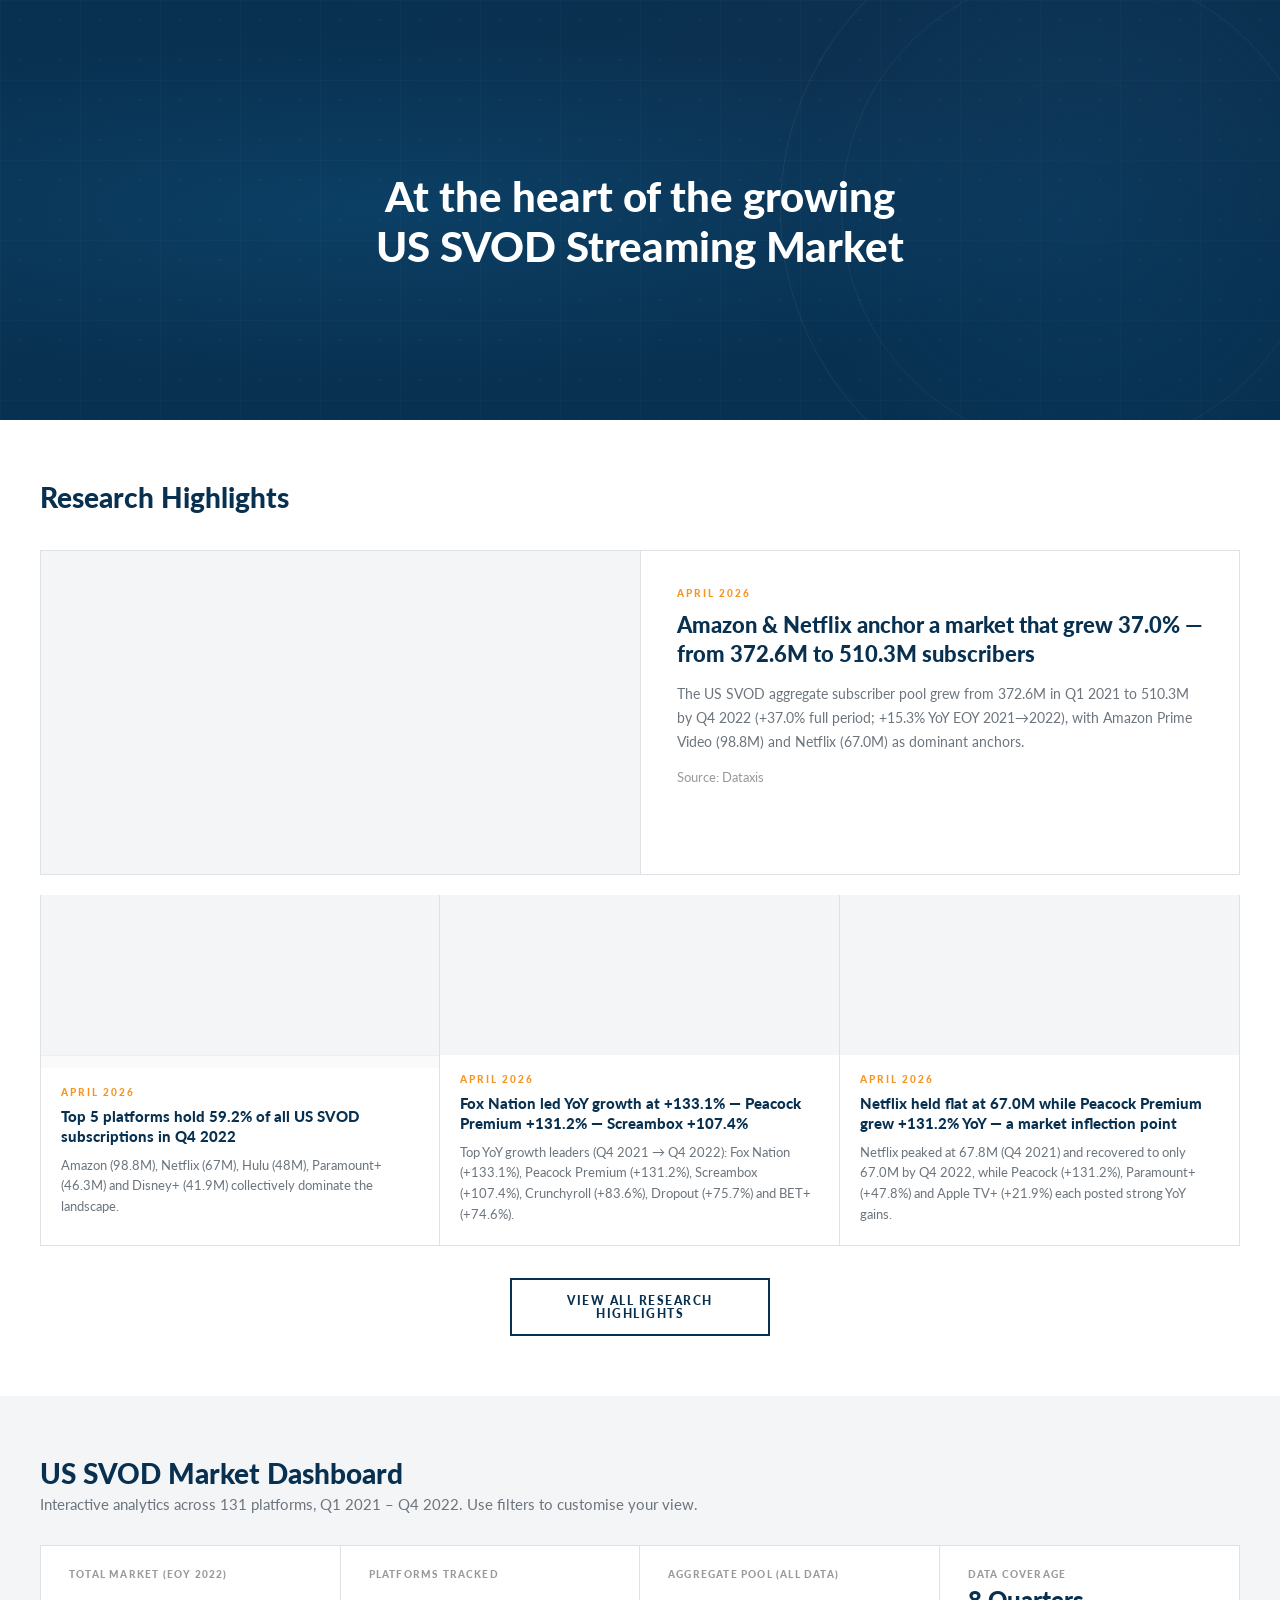
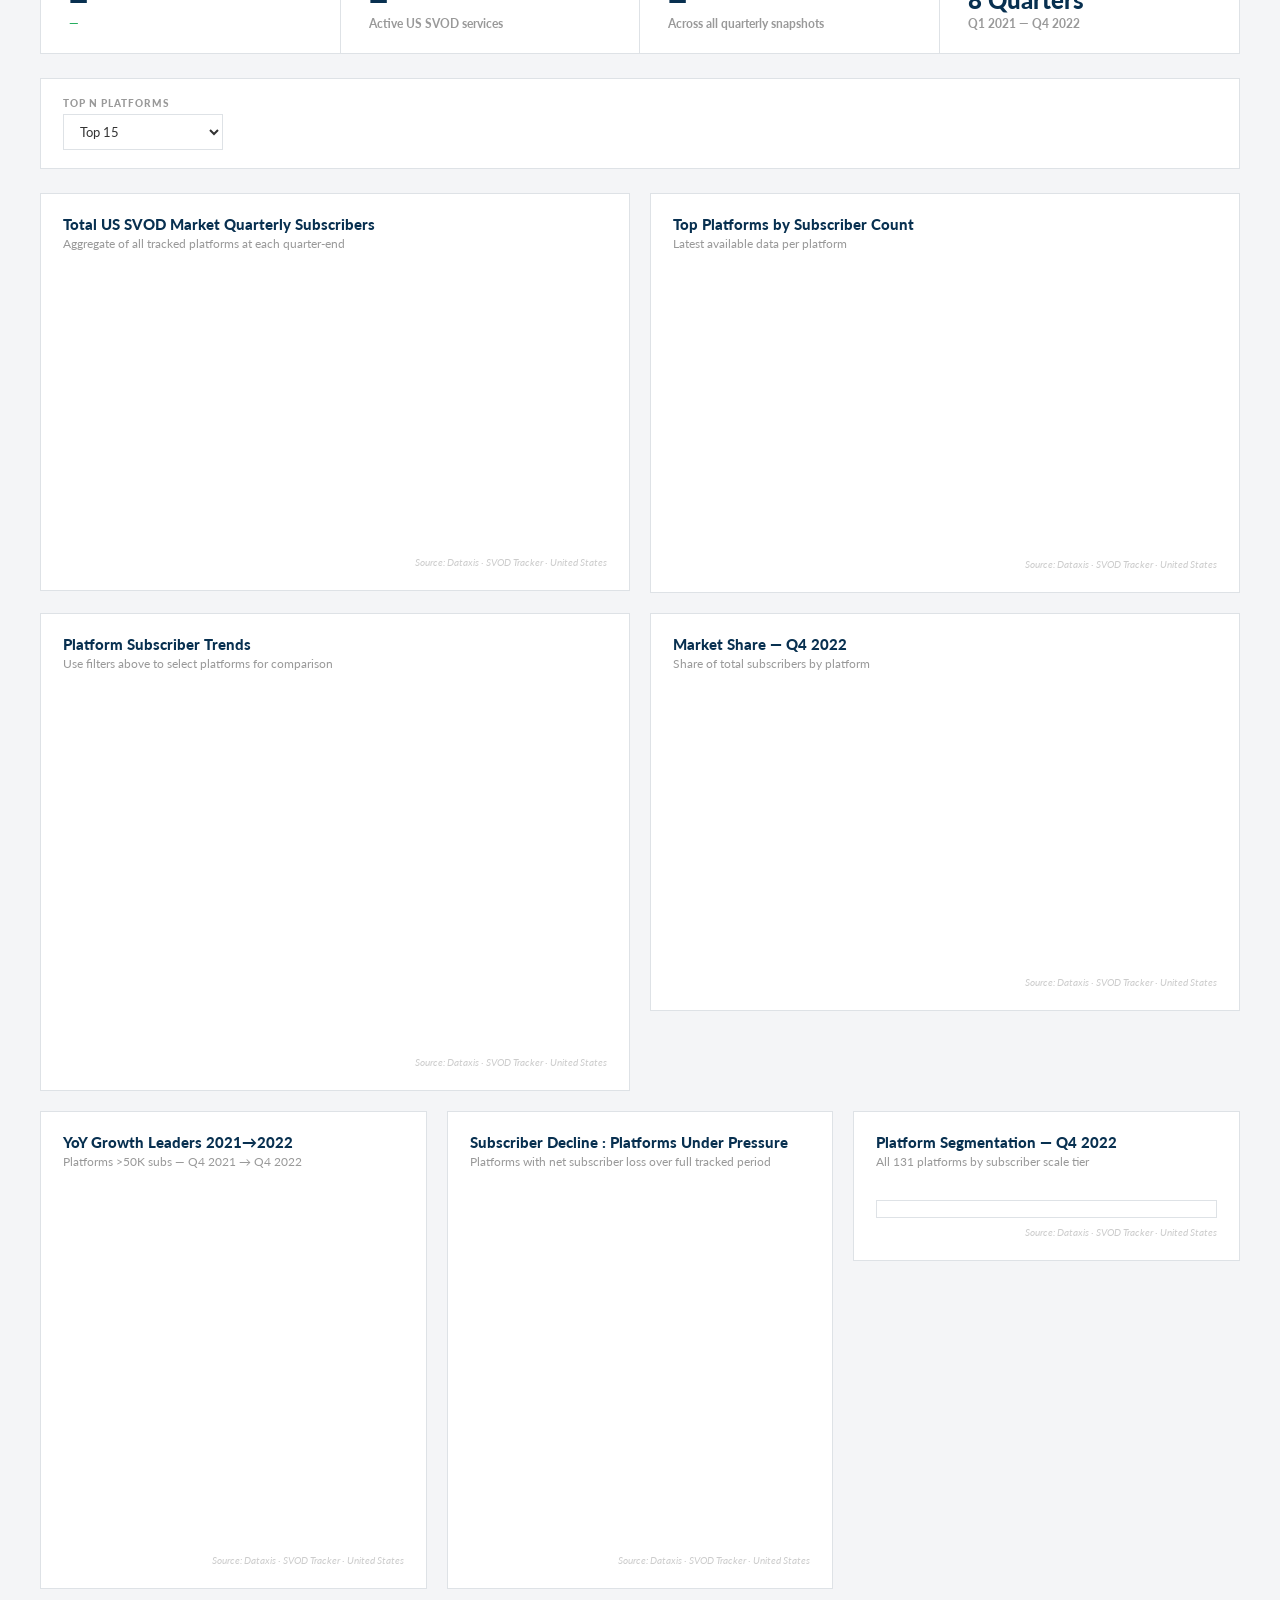
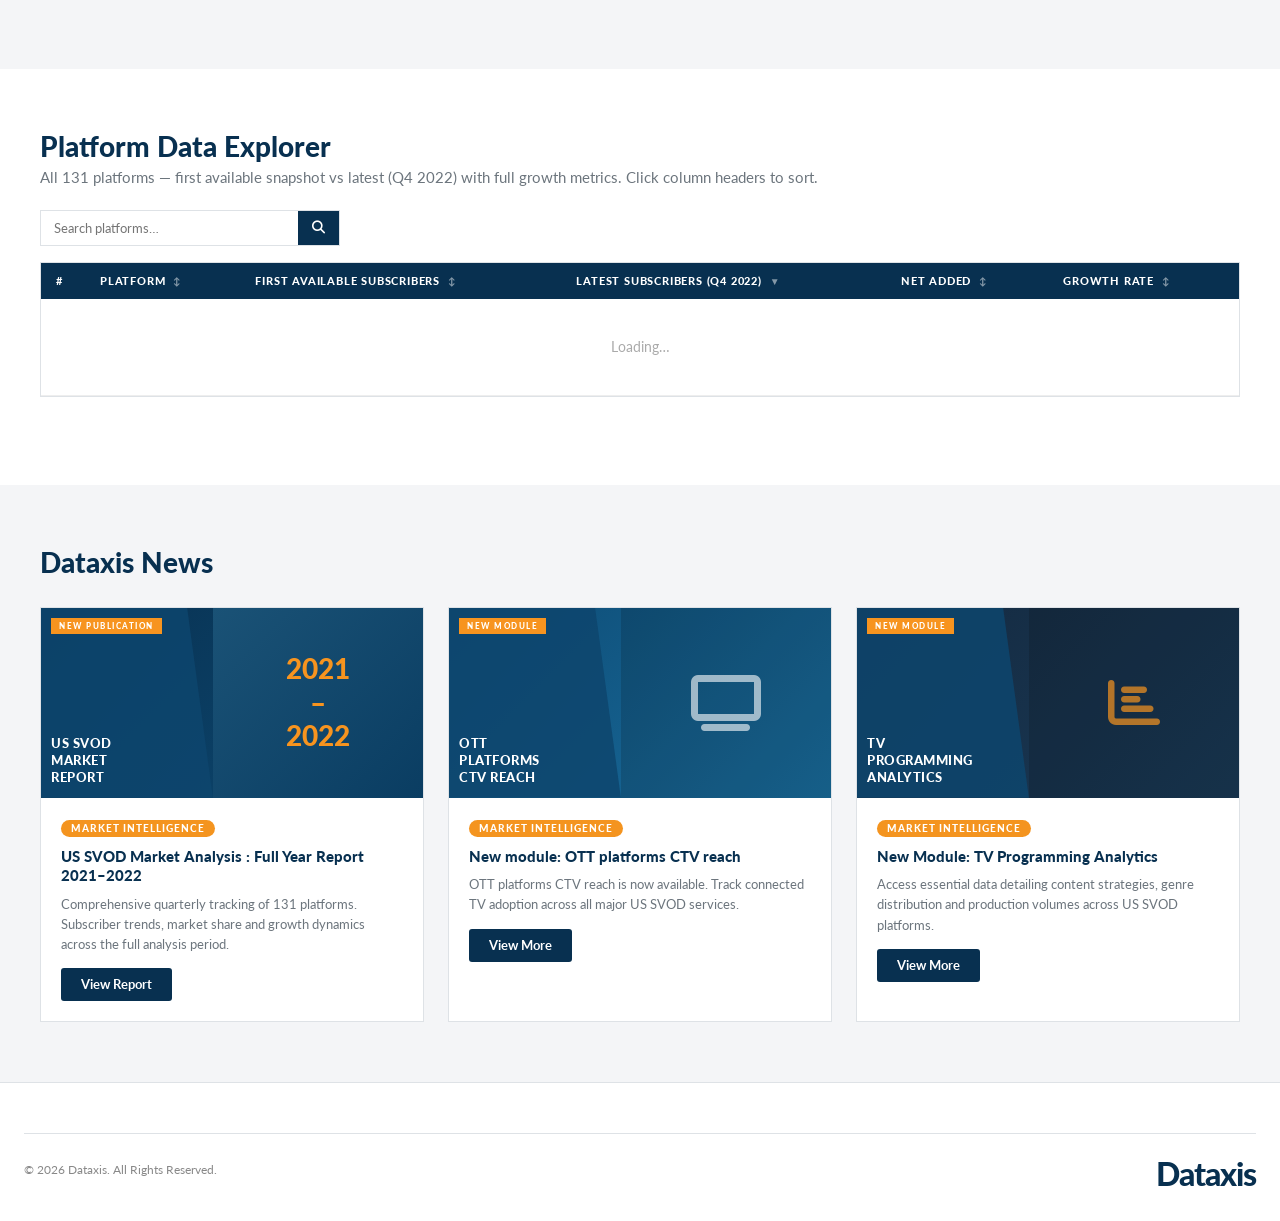
==== frontend/index.html @ bdae33f3 "svod" ====
<!DOCTYPE html>
<html lang="en">
<head>
<meta charset="UTF-8">
<meta name="viewport" content="width=device-width, initial-scale=1.0">
<title>Dataxis : US SVOD Market Analysis 2021–2022</title>
<meta name="description" content="Dataxis SVOD subscriber intelligence across 131 US platforms, Q1 2021–Q4 2022.">
<link rel="icon" href="https://dataxis.com/wp-content/uploads/2021/05/cropped-social-favicon-32x32.png" sizes="32x32">
<link rel="stylesheet" href="css/styles.css">
<link rel="stylesheet" href="https://cdnjs.cloudflare.com/ajax/libs/font-awesome/6.5.1/css/all.min.css">
</head>
<body>

<!-- ═══════════════════════════════════════════════════════════
     HEADER — exact Dataxis.com recreation
═══════════════════════════════════════════════════════════ -->
<!-- <header id="masthead"> -->

  <!-- Top row: Logo + search -->
  <!-- <div class="header-top">
    <a href="https://dataxis.com/" class="site-logo" title="Dataxis">
      <img src="https://dataxis.com/wp-content/themes/dataxis%20copy/assets/dataxis-logo.png"
           alt="Dataxis" onerror="this.style.display='none';this.nextElementSibling.style.display='block'">
      <span style="display:none;font-size:2rem;font-weight:900;color:#083050;letter-spacing:-1px;">Dataxis</span>
    </a>
    <div class="header-search-wrap">
      <form class="header-search-form" action="https://dataxis.com" method="get">
        <input type="search" name="s" placeholder="Find data, forecasts and reports by keywords">
        <button type="submit">SEARCH</button>
      </form>
    </div>
  </div> -->

  <!-- Nav bar -->
  <!-- <div class="header-nav-bar">
    <div class="nav-left">
      <div class="nav-item" id="nav-mi">
        <a href="https://dataxis.com/market-intelligence-services">Market Intelligence</a>
        <span class="caret">&#9660;</span>
        <div class="dropdown">
          <a href="https://dataxis.com/our-data/">Insights &amp; Analytics</a>
          <a href="https://dataxis.com/research-highlights/">Research Highlights</a>
          <a href="https://dataxis.com/consumer-surveys/">Consumer Surveys</a>
          <a href="https://dataxis.com/webinars/?_webinars_statuses=upcoming">Webinars</a>
        </div>
      </div>
      <a class="nav-item" href="https://conferences.dataxis.com/" target="_blank">Conferences</a>
      <div class="nav-item" id="nav-adv">
        <a href="https://dataxis.com/advertising">Advertising</a>
        <span class="caret">&#9660;</span>
        <div class="dropdown">
          <a href="https://dataxis.com/whitepapers/">Whitepapers</a>
          <a href="https://dataxis.com/advertising/#dataxis-email-blasts">Email Blasts</a>
        </div>
      </div>
      <div class="nav-item" id="nav-about">
        <a href="https://dataxis.com/about-us">About Us</a>
        <span class="caret">&#9660;</span>
        <div class="dropdown">
          <a href="https://dataxis.com/about-us/">Our Story</a>
          <a href="https://dataxis.com/dataxis-news/">News</a>
          <a href="https://dataxis.com/help-and-support/">FAQs</a>
          <a href="https://dataxis.com/contact-us/">Contact Us</a>
        </div>
      </div>
    </div>
    <div class="nav-right">
      <a class="nav-item book-demo" href="https://dataxis.com/contact-us/">Book a Demo</a>
      <a class="nav-item free-trial" href="https://dataxis.com/register">Free Trial</a>
      <a class="nav-item login" href="https://dataxis.com/login">Login/Register</a>
    </div>
  </div>
</header> -->


<!-- ═══════════════════════════════════════════════════════════
     HERO — exact Dataxis.com layout
═══════════════════════════════════════════════════════════ -->
<section class="hero-section">
  <div class="hero-globe"></div>
  <div class="hero-content">
    <h1>At the heart of the growing<br>US SVOD Streaming Market</h1>
    <!-- <div class="hero-divider"></div>
    <div class="hero-search-wrap">
      <input type="text" placeholder="Find data, forecasts and reports - use quotation marks to search the exact phrase">
      <button onclick="this.closest('section').nextElementSibling && window.scrollTo({top:document.getElementById('wwd').offsetTop,behavior:'smooth'})">SEARCH</button>
    </div>
    <div style="margin-top:16px;">
      <button class="btn-book-demo" onclick="window.open('https://dataxis.com/contact-us/','_blank')">Book a Demo <i class="fas fa-arrow-alt-circle-right"></i></button>
    </div>
  </div>
  <div class="hero-scroll">
    <svg viewBox="0 0 24 24" xmlns="http://www.w3.org/2000/svg"><path d="M7.41 8.59L12 13.17l4.59-4.58L18 10l-6 6-6-6 1.41-1.41z"/></svg>
  </div> -->
</section>


<!-- ═══════════════════════════════════════════════════════════
     WHAT WE DO
═══════════════════════════════════════════════════════════ -->
<!-- <section class="wwd-section" id="wwd">
  <div class="wwd-inner">
    <h2 class="wwd-title">What We Do</h2>

    <div class="wwd-layout"> -->
      <!-- Tab buttons -->
      <!-- <div class="wwd-tabs">
        <button class="wwd-tab active" data-pane="pane-mi">
          <div class="wwd-tab-icon"></div>
          Market Intelligence
        </button>
        <button class="wwd-tab" data-pane="pane-events">
          <div class="wwd-tab-icon"></div>
          Events
        </button>
        <button class="wwd-tab" data-pane="pane-adv">
          <div class="wwd-tab-icon"></div>
          Advertising
        </button>
      </div>

       Tab panes -->
      <!-- <div>
        <div class="wwd-pane active" id="pane-mi">
          <div class="wwd-content">
            <h3>The most granular and accurate market research at the tip of your fingers</h3>
            <p>We track the TV, OTT, Telecom, Media and digital industries on a quarterly basis to cover more than 50 markets, 200 countries and over 4,000 players, including Tier 2 and Tier 3 companies.</p>
            <p>For the US SVOD market, this dataset covers 131 platforms from Q1 2021 to Q4 2022, from mega-streamers to niche content specialists, measured on a consistent, comparable basis.</p>
            <p>What we provide:</p>
            <ul>
              <li>Key Performance Indicators, statistics and forecasts worldwide.</li>
              <li>Analysis of new trends and deep research with our reports.</li>
              <li>Publication of research results by our analysts on distinct sectors.</li>
            </ul>
            <a href="https://dataxis.com/our-data/" class="btn-wwd" target="_blank">VIEW MARKET INTELLIGENCE OFFERS</a>
          </div>
        </div>
        <div class="wwd-pane" id="pane-events">
          <div class="wwd-content">
            <h3>World-class events connecting industry leaders</h3>
            <p>Dataxis organises conferences and events bringing together senior decision-makers from the TV, OTT, Telecom and Media industries.</p>
            <ul>
              <li>Annual summits in key global markets</li>
              <li>Webinars featuring Dataxis analysts and industry experts</li>
              <li>Networking opportunities with 4,000+ professionals</li>
            </ul>
            <a href="https://conferences.dataxis.com/" class="btn-wwd" target="_blank">VIEW UPCOMING EVENTS</a>
          </div>
        </div>
        <div class="wwd-pane" id="pane-adv">
          <div class="wwd-content">
            <h3>Reach the decision-makers who matter</h3>
            <p>Dataxis offers premium advertising opportunities to connect brands with senior professionals across the Media, Advertising and Telecom sectors globally.</p>
            <ul>
              <li>Targeted email blasts to segmented industry lists</li>
              <li>Co-branded whitepapers and research reports</li>
              <li>Sponsored content and banner placements</li>
            </ul>
            <a href="https://dataxis.com/advertising/" class="btn-wwd" target="_blank">VIEW ADVERTISING OPTIONS</a>
          </div>
        </div>
      </div>
    </div>

  </div>
</section> -->


<!-- ═══════════════════════════════════════════════════════════
     RESEARCH HIGHLIGHTS
═══════════════════════════════════════════════════════════ -->
<section class="rh-section" id="highlights">
  <div class="rh-inner">
    <h2 class="rh-title">Research Highlights</h2>

    <!-- Featured row: large chart + text -->
    <div class="rh-top">
      <div class="rh-featured-img">
        <canvas id="rh-market"></canvas>
      </div>
      <div class="rh-featured-text">
        <div class="rh-date">APRIL 2026</div>
        <h3>Amazon &amp; Netflix anchor a market that grew 37.0% — from 372.6M to 510.3M subscribers</h3>
        <p>The US SVOD aggregate subscriber pool grew from 372.6M in Q1 2021 to 510.3M by Q4 2022 (+37.0% full period; +15.3% YoY EOY 2021→2022), with Amazon Prime Video (98.8M) and Netflix (67.0M) as dominant anchors.</p>
        <p style="margin-top:12px;font-size:13px;color:#999;">Source: Dataxis</p>
      </div>
    </div>

    <!-- 3 smaller cards -->
    <div class="rh-cards">
      <div class="rh-card">
        <div class="rh-card-chart" style="padding-bottom:0;">
          <canvas id="rh-top5"></canvas>
        </div>
        <!-- Icon + name strip — OUTSIDE the canvas, no overlap -->
        <div id="rh-top5-icons" style="display:flex;justify-content:space-around;align-items:center;padding:6px 12px;border-top:1px solid #eee;background:#fafafa;"></div>
        <div class="rh-card-body">
          <div class="rh-date">APRIL 2026</div>
          <h4>Top 5 platforms hold 59.2% of all US SVOD subscriptions in Q4 2022</h4>
          <p>Amazon (98.8M), Netflix (67M), Hulu (48M), Paramount+ (46.3M) and Disney+ (41.9M) collectively dominate the landscape.</p>
        </div>
      </div>
      <div class="rh-card">
        <div class="rh-card-chart">
          <canvas id="rh-growth"></canvas>
        </div>
        <div class="rh-card-body">
          <div class="rh-date">APRIL 2026</div>
          <h4>Fox Nation led YoY growth at +133.1% — Peacock Premium +131.2% — Screambox +107.4%</h4>
          <p>Top YoY growth leaders (Q4 2021 → Q4 2022): Fox Nation (+133.1%), Peacock Premium (+131.2%), Screambox (+107.4%), Crunchyroll (+83.6%), Dropout (+75.7%) and BET+ (+74.6%).</p>
        </div>
      </div>
      <div class="rh-card">
        <div class="rh-card-chart">
          <canvas id="rh-netflix"></canvas>
        </div>
        <div class="rh-card-body">
          <div class="rh-date">APRIL 2026</div>
          <h4>Netflix held flat at 67.0M while Peacock Premium grew +131.2% YoY — a market inflection point</h4>
          <p>Netflix peaked at 67.8M (Q4 2021) and recovered to only 67.0M by Q4 2022, while Peacock (+131.2%), Paramount+ (+47.8%) and Apple TV+ (+21.9%) each posted strong YoY gains.</p>
        </div>
      </div>
    </div>

    <a href="#dashboard" class="btn-view-all" onclick="event.preventDefault();document.getElementById('dashboard').scrollIntoView({behavior:'smooth'})">VIEW ALL RESEARCH HIGHLIGHTS</a>
  </div>
</section>


<!-- ═══════════════════════════════════════════════════════════
     FULL DASHBOARD
═══════════════════════════════════════════════════════════ -->
<section class="dashboard-section" id="dashboard">
  <div class="dashboard-inner">
    <h2 class="section-title">US SVOD Market Dashboard</h2>
    <p class="section-desc">Interactive analytics across 131 platforms, Q1 2021 – Q4 2022. Use filters to customise your view.</p>

    <!-- KPI strip -->
    <div style="display:grid;grid-template-columns:repeat(4,1fr);border:1px solid #dee2e6;margin-bottom:24px;background:#fff;">
      <div style="padding:22px 28px;border-right:1px solid #dee2e6;transition:background .15s;" onmouseenter="this.style.background='#f4f5f7';this.style.boxShadow='inset 0 -3px 0 #F7941F'" onmouseleave="this.style.background='';this.style.boxShadow=''">
        <div style="font-size:10px;font-weight:900;text-transform:uppercase;letter-spacing:1.2px;color:#999;margin-bottom:8px;">Total Market (EOY 2022)</div>
        <div style="font-size:24px;font-weight:900;color:#083050;line-height:1;" id="kpi-eoy22">—</div>
        <div style="font-size:12px;font-weight:700;color:#27ae60;margin-top:4px;" id="kpi-growth">—</div>
      </div>
      <div style="padding:22px 28px;border-right:1px solid #dee2e6;transition:background .15s;" onmouseenter="this.style.background='#f4f5f7';this.style.boxShadow='inset 0 -3px 0 #F7941F'" onmouseleave="this.style.background='';this.style.boxShadow=''">
        <div style="font-size:10px;font-weight:900;text-transform:uppercase;letter-spacing:1.2px;color:#999;margin-bottom:8px;">Platforms Tracked</div>
        <div style="font-size:24px;font-weight:900;color:#083050;line-height:1;" id="kpi-plat">—</div>
        <div style="font-size:12px;font-weight:700;color:#999;margin-top:4px;">Active US SVOD services</div>
      </div>
      <div style="padding:22px 28px;border-right:1px solid #dee2e6;transition:background .15s;" onmouseenter="this.style.background='#f4f5f7';this.style.boxShadow='inset 0 -3px 0 #F7941F'" onmouseleave="this.style.background='';this.style.boxShadow=''">
        <div style="font-size:10px;font-weight:900;text-transform:uppercase;letter-spacing:1.2px;color:#999;margin-bottom:8px;">Aggregate Pool (All Data)</div>
        <div style="font-size:24px;font-weight:900;color:#083050;line-height:1;" id="kpi-total">—</div>
        <div style="font-size:12px;font-weight:700;color:#999;margin-top:4px;">Across all quarterly snapshots</div>
      </div>
      <div style="padding:22px 28px;transition:background .15s;" onmouseenter="this.style.background='#f4f5f7';this.style.boxShadow='inset 0 -3px 0 #F7941F'" onmouseleave="this.style.background='';this.style.boxShadow=''">
        <div style="font-size:10px;font-weight:900;text-transform:uppercase;letter-spacing:1.2px;color:#999;margin-bottom:8px;">Data Coverage</div>
        <div style="font-size:24px;font-weight:900;color:#083050;line-height:1;">8 Quarters</div>
        <div style="font-size:12px;font-weight:700;color:#999;margin-top:4px;">Q1 2021 — Q4 2022</div>
      </div>
    </div>

    <!-- Filters -->
    <div class="filter-bar">
      <div class="fg">
        <label>Top N Platforms</label>
        <select id="f-topn">
          <option value="10">Top 10</option>
          <option value="15" selected>Top 15</option>
          <option value="20">Top 20</option>
          <option value="30">Top 30</option>
        </select>
      </div>
      <!-- <div class="fg" style="min-width:220px;">
        <label>Trend Platforms <span style="font-weight:400;text-transform:none;letter-spacing:0">(Ctrl/Cmd to multi-select)</span></label>
        <select id="f-platforms" multiple size="3"></select>
      </div> -->
      <!-- <div class="filter-actions">
        <button class="btn-primary" id="btn-apply">Apply</button>
        <button class="btn-ghost"   id="btn-reset">Reset</button>
      </div> -->
    </div>

    <!-- Row 1: Market total + Top platforms (top-chart uses scroll wrapper) -->
    <div class="chart-row">
      <div class="chart-card">
        <h3>Total US SVOD Market Quarterly Subscribers</h3>
        <p class="sub">Aggregate of all tracked platforms at each quarter-end</p>
        <div class="chart-box"><canvas id="c-market"></canvas></div>
        <div class="chart-source">Source: Dataxis · SVOD Tracker · United States</div>
      </div>
      <div class="chart-card">
        <h3>Top Platforms by Subscriber Count</h3>
        <p class="sub">Latest available data per platform</p>
        <!-- scroll wrapper: canvas grows inside, outer caps at 560px max -->
        <div class="chart-box scroll" id="top-chart-wrap">
          <canvas id="c-top"></canvas>
        </div>
        <div id="top-logos" class="logo-strip" style="margin-top:10px;"></div>
        <div class="chart-source">Source: Dataxis · SVOD Tracker · United States</div>
      </div>
    </div>

    <!-- Row 2: Platform trends + Market share -->
    <div class="chart-row">
      <div class="chart-card">
        <h3>Platform Subscriber Trends</h3>
        <p class="sub">Use filters above to select platforms for comparison</p>
        <div class="chart-box tall"><canvas id="c-trends"></canvas></div>
        <div class="chart-source">Source: Dataxis · SVOD Tracker · United States</div>
      </div>
      <div class="chart-card">
        <h3>Market Share — Q4 2022</h3>
        <p class="sub">Share of total subscribers by platform</p>
        <div class="donut-wrap">
          <div style="position:relative;height:100%;"><canvas id="c-share"></canvas></div>
          <div id="share-leg" class="donut-legend"></div>
        </div>
        <div class="chart-source">Source: Dataxis · SVOD Tracker · United States</div>
      </div>
    </div>

    <!-- Row 3: Growth leaders + Declining + Segmentation — three charts in one line -->
    <div class="chart-row-3">
      <div class="chart-card">
        <h3>YoY Growth Leaders 2021→2022</h3>
        <p class="sub">Platforms &gt;50K subs — Q4 2021 → Q4 2022</p>
        <div class="chart-box tall"><canvas id="c-growth"></canvas></div>
        <div class="chart-source">Source: Dataxis · SVOD Tracker · United States</div>
      </div>
      <div class="chart-card">
        <h3>Subscriber Decline : Platforms Under Pressure</h3>
        <p class="sub">Platforms with net subscriber loss over full tracked period</p>
        <div class="chart-box tall"><canvas id="c-declining"></canvas></div>
        <div class="chart-source">Source: Dataxis · SVOD Tracker · United States</div>
      </div>
      <div class="chart-card">
        <h3>Platform Segmentation — Q4 2022</h3>
        <p class="sub">All 131 platforms by subscriber scale tier</p>
        <div id="seg-grid" class="seg-cards" style="margin-top:14px;"></div>
        <div id="seg-bar" class="seg-bar" style="margin-top:14px;"></div>
        <div class="chart-source" style="margin-top:8px;">Source: Dataxis · SVOD Tracker · United States</div>
      </div>
    </div>
  </div>
</section>


<!-- ═══════════════════════════════════════════════════════════
     DATA EXPLORER
═══════════════════════════════════════════════════════════ -->
<section class="explorer-section" id="explorer">
  <div class="explorer-inner">
    <h2 class="section-title">Platform Data Explorer</h2>
    <p class="section-desc" style="margin-bottom:24px;">All 131 platforms — first available snapshot vs latest (Q4 2022) with full growth metrics. Click column headers to sort.</p>

    <div class="exp-bar">
      <div class="search-box">
        <input type="text" id="ex-q" placeholder="Search platforms…">
        <button id="ex-btn"><i class="fas fa-search"></i></button>
      </div>
      <span class="exp-info" id="ex-info"></span>
    </div>

    <div class="table-wrap">
      <table class="dx">
        <thead>
          <tr>
            <th style="width:44px">#</th>
            <th class="sortable" data-f="actor">Platform <span class="arr"></span></th>
            <th class="sortable" data-f="v21">First Available Subscribers <span class="arr"></span></th>
            <th class="sortable desc" data-f="v22">Latest Subscribers (Q4 2022) <span class="arr"></span></th>
            <th class="sortable" data-f="added">Net Added <span class="arr"></span></th>
            <th class="sortable" data-f="pct">Growth Rate <span class="arr"></span></th>
          </tr>
        </thead>
        <tbody id="ex-body">
          <tr><td colspan="6" style="text-align:center;padding:40px;color:#aaa;">Loading…</td></tr>
        </tbody>
      </table>
    </div>
    <div class="pagination">
      <span id="ex-pg-info"></span>
      <div id="ex-pg" class="pg-btns"></div>
    </div>
  </div>
</section>


<!-- ═══════════════════════════════════════════════════════════
     DATAXIS NEWS
═══════════════════════════════════════════════════════════ -->
<section class="news-section" id="news">
  <div class="news-inner">
    <h2 class="news-title">Dataxis News</h2>
    <div class="news-grid">

      <!-- Card 1 -->
      <div class="news-card">
        <div class="news-thumb">
          <div class="news-thumb-solid" style="background:linear-gradient(135deg,#083050 0%,#0d4a73 100%);"></div>
          <span class="news-thumb-badge">NEW PUBLICATION</span>
          <span class="news-thumb-title">US SVOD<br>MARKET<br>REPORT</span>
          <div style="position:absolute;right:0;top:0;bottom:0;width:55%;background:linear-gradient(135deg,#1a5276 0%,#0a3d62 100%);display:flex;align-items:center;justify-content:center;padding:16px;">
            <span style="color:#F7941F;font-size:28px;font-weight:900;text-align:center;line-height:1.2;">2021<br>–<br>2022</span>
          </div>
        </div>
        <div class="news-body">
          <span class="labelnews" style="background:#F4941F">Market Intelligence</span>
          <h5>US SVOD Market Analysis : Full Year Report 2021–2022</h5>
          <p>Comprehensive quarterly tracking of 131 platforms. Subscriber trends, market share and growth dynamics across the full analysis period.</p>
          <a href="/report" class="btn-view-more">View Report</a>
        </div>
      </div>

      <!-- Card 2 -->
      <div class="news-card">
        <div class="news-thumb">
          <div class="news-thumb-solid" style="background:linear-gradient(135deg,#0d4a73 0%,#1a6fa0 100%);"></div>
          <span class="news-thumb-badge">NEW MODULE</span>
          <span class="news-thumb-title">OTT<br>PLATFORMS<br>CTV REACH</span>
          <div style="position:absolute;right:0;top:0;bottom:0;width:55%;display:flex;align-items:center;justify-content:center;padding:16px;background:rgba(0,0,0,.15);">
            <i class="fas fa-tv" style="font-size:56px;color:rgba(255,255,255,.6);"></i>
          </div>
        </div>
        <div class="news-body">
          <span class="labelnews" style="background:#F4941F">Market Intelligence</span>
          <h5>New module: OTT platforms CTV reach</h5>
          <p>OTT platforms CTV reach is now available. Track connected TV adoption across all major US SVOD services.</p>
          <a href="https://dataxis.com/corporate-dashboard/online-advertising/advanced-advertising/ctv-os-applications/ott-platforms-ctv-reach/" class="btn-view-more" target="_blank">View More</a>
        </div>
      </div>

      <!-- Card 3 -->
      <div class="news-card">
        <div class="news-thumb">
          <div class="news-thumb-solid" style="background:linear-gradient(135deg,#14293f 0%,#1a3a57 100%);"></div>
          <span class="news-thumb-badge">NEW MODULE</span>
          <span class="news-thumb-title">TV<br>PROGRAMMING<br>ANALYTICS</span>
          <div style="position:absolute;right:0;top:0;bottom:0;width:55%;display:flex;align-items:center;justify-content:center;padding:16px;background:rgba(0,0,0,.15);">
            <i class="fas fa-chart-bar" style="font-size:52px;color:rgba(247,148,31,.7);"></i>
          </div>
        </div>
        <div class="news-body">
          <span class="labelnews" style="background:#F4941F">Market Intelligence</span>
          <h5>New Module: TV Programming Analytics</h5>
          <p>Access essential data detailing content strategies, genre distribution and production volumes across US SVOD platforms.</p>
          <a href="https://dataxis.com/tv-programming-analytics/" class="btn-view-more" target="_blank">View More</a>
        </div>
      </div>

    </div>
  </div>
</section>


<!-- ═══════════════════════════════════════════════════════════
     FOOTER — exact Dataxis.com
═══════════════════════════════════════════════════════════ -->
<footer id="dx-footer">
  <!-- <div class="footer-inner">
    <div class="footer-cols">
      <div class="footer-col">
        <h2><a href="https://dataxis.com/market-intelligence-services">Market Intelligence</a></h2>
        <ul>
          <li><a href="https://dataxis.com/our-data/">Insights &amp; Analytics</a></li>
          <li><a href="https://dataxis.com/research-highlights/">Research Highlights</a></li>
          <li><a href="https://dataxis.com/consumer-surveys/">Consumer Surveys</a></li>
        </ul>
      </div>
      <div class="footer-col">
        <h2><a href="https://conferences.dataxis.com/" target="_blank">Conferences</a></h2>
      </div>
      <div class="footer-col">
        <h2><a href="https://dataxis.com/advertising">Advertising</a></h2>
        <ul>
          <li><a href="https://dataxis.com/whitepapers/">Whitepapers</a></li>
          <li><a href="https://dataxis.com/advertising/#dataxis-email-blasts">Email Blasts</a></li>
        </ul>
      </div>
      <div class="footer-col">
        <h2><a href="https://dataxis.com/about-us">About Us</a></h2>
        <ul>
          <li><a href="https://dataxis.com/about-us/">Our Story</a></li>
          <li><a href="https://dataxis.com/dataxis-news/">News</a></li>
          <li><a href="https://dataxis.com/help-and-support/">FAQs</a></li>
          <li><a href="https://dataxis.com/contact-us/">Contact Us</a></li>
        </ul>
      </div>
    </div> -->

    <div class="footer-bottom">
      <div class="col-md-9">
        <div class="copyright-text">
          <!-- <p>DATAXIS registered in France with number 423 163 385 RCS Paris France with registered office 10 rue Pergolese 75116 – Paris FRANCE.</p> -->
          <p>&copy; 2026 Dataxis. All Rights Reserved.</p>
          <div class="social-i">
            <div class="home-social-media-links menu">
              <!-- <div class="social-media-linker social-linked-in">
                <a target="_blank" href="https://www.linkedin.com/company/dataxis">
                  <i class="fab fa-linkedin" title="LinkedIn"></i>
                </a>
              </div>
              <div class="social-media-linker social-twitter">
                <a target="_blank" href="https://twitter.com/DataxisResearch">
                  <img src="https://dataxis.com/wp-content/uploads/2023/09/twitter_24.png" class="twitter-new" title="Twitter"
                       onerror="this.outerHTML='<i class=\'fab fa-x-twitter\' title=\'X\'></i>'">
                </a>
              </div>
              <div class="social-media-linker social-youtube">
                <a target="_blank" href="https://www.youtube.com/channel/UCEAuEdixUI0wVV_FibyFivQ">
                  <i class="fab fa-youtube" title="YouTube"></i>
                </a>
              </div>
              <div class="social-media-linker social-mail">
                <a href="https://dataxis.com/contact-us/">
                  <i class="fas fa-envelope" title="Email"></i>
                </a>
              </div> -->
            </div>
          </div>
        </div>
      </div>
      <div class="col-md-3" style="text-align:right;">
        <a href="https://dataxis.com/" title="Dataxis">
          <img src="https://dataxis.com/wp-content/themes/dataxis%20copy/assets/dataxis-logo.png"
               alt="Dataxis" class="footer-logo-img"
               onerror="this.style.display='none';this.nextElementSibling.style.display='block'">
          <span style="display:none;font-size:2rem;font-weight:900;color:#083050;letter-spacing:-1px;">Dataxis</span>
        </a>
      </div>
    </div>
  </div>
</footer>


<!-- SCRIPTS -->
<script src="https://cdnjs.cloudflare.com/ajax/libs/Chart.js/4.4.0/chart.umd.min.js"></script>
<script src="js/dashboard.js"></script>
</body>
</html>
---- frontend/css/styles.css ----
/* ============================================================
   DATAXIS — Complete Brand CSS
   Exact recreation of dataxis.com design system
   Navy: #083050 | Orange: #F7941F | Grey bg: #f4f5f7
   ============================================================ */

@import url('https://fonts.googleapis.com/css2?family=Lato:ital,wght@0,300;0,400;0,700;0,900;1,400&display=swap');

:root {
  --navy:    #083050;
  --navy2:   #093154;
  --orange:  #F7941F;
  --white:   #ffffff;
  --grey-bg: #f4f5f7;
  --border:  #dee2e6;
  --text:    #333;
  --muted:   #6c757d;
  --font:    'Lato', Arial, sans-serif;
}

*, *::before, *::after { box-sizing: border-box; margin: 0; padding: 0; }
html { scroll-behavior: smooth; }
body { font-family: var(--font); color: var(--text); background: var(--white); }
a { color: inherit; text-decoration: none; }
img { max-width: 100%; }

/* ── HEADER ──────────────────────────────────────────────────── */
#masthead {
  background: var(--white);
  position: sticky;
  top: 0;
  z-index: 999;
  border-bottom: 1px solid var(--border);
  box-shadow: 0 1px 3px rgba(0,0,0,.06);
}

.header-top {
  max-width: 1400px;
  margin: 0 auto;
  padding: 14px 24px 0;
  display: flex;
  align-items: center;
  gap: 20px;
}

/* Logo */
.site-logo img { height: 55px; width: auto; }

/* Header search (hidden per original — search is in hero) */
.header-search-wrap { flex: 1; }
.header-search-form {
  display: flex;
  max-width: 480px;
  border: 1px solid #ccc;
}
.header-search-form input {
  flex: 1; border: none; outline: none;
  padding: 7px 12px; font-size: 13px; font-family: var(--font);
  color: var(--text);
}
.header-search-form button {
  background: var(--orange); color: var(--white);
  border: none; padding: 7px 18px;
  font-size: 11px; font-weight: 900; letter-spacing: 1px;
  text-transform: uppercase; cursor: pointer;
}
.header-search-form button:hover { background: #e07d10; }

/* Main nav bar */
.header-nav-bar {
  max-width: 1400px;
  margin: 0 auto;
  padding: 0 24px;
  display: flex;
  align-items: stretch;
  justify-content: space-between;
  height: 48px;
}
.nav-left { display: flex; align-items: stretch; }
.nav-right { display: flex; align-items: stretch; }

.nav-item {
  display: flex;
  align-items: center;
  height: 48px;
  padding: 0 16px;
  font-size: 13.5px;
  font-weight: 700;
  color: var(--text);
  cursor: pointer;
  position: relative;
  transition: background .15s, color .15s;
  white-space: nowrap;
  border: none;
  background: none;
  font-family: var(--font);
}
.nav-item:hover, .nav-item.active {
  background: var(--orange);
  color: var(--white);
}
.nav-item .caret { font-size: 9px; margin-left: 4px; opacity: .7; }

/* Right nav items */
.nav-item.book-demo { color: var(--text); font-weight: 700; }
.nav-item.free-trial { color: var(--text); font-weight: 700; }
.nav-item.login      { color: var(--text); font-weight: 700; }

/* Dropdown */
.nav-item:hover .dropdown { display: block; }
.dropdown {
  display: none;
  position: absolute;
  top: 48px;
  left: 0;
  min-width: 220px;
  background: var(--navy2);
  z-index: 100;
  padding: 8px 0;
  box-shadow: 0 4px 12px rgba(0,0,0,.15);
}
.dropdown a {
  display: block;
  padding: 10px 20px;
  color: var(--white);
  font-size: 14px;
  font-weight: 400;
  transition: background .12s;
}
.dropdown a:hover { background: var(--orange); }

/* ── HERO ────────────────────────────────────────────────────── */
.hero-section {
  position: relative;
  background: var(--navy);
  background-image:
    radial-gradient(ellipse at 30% 50%, rgba(13,70,110,.7) 0%, transparent 60%),
    radial-gradient(ellipse at 80% 20%, rgba(20,50,80,.5) 0%, transparent 50%);
  overflow: hidden;
  padding: 0;
  min-height: 420px;
  display: flex;
  flex-direction: column;
  align-items: center;
  justify-content: center;
}

/* Network dot pattern */
.hero-section::before {
  content: '';
  position: absolute;
  inset: 0;
  background-image:
    radial-gradient(circle, rgba(255,255,255,.04) 1px, transparent 1px),
    linear-gradient(rgba(255,255,255,.02) 1px, transparent 1px),
    linear-gradient(90deg, rgba(255,255,255,.02) 1px, transparent 1px);
  background-size: 40px 40px, 80px 80px, 80px 80px;
  pointer-events: none;
}

/* Animated globe lines */
.hero-globe {
  position: absolute;
  right: -100px;
  top: 50%;
  transform: translateY(-50%);
  width: 600px;
  height: 600px;
  border-radius: 50%;
  background: radial-gradient(circle, rgba(13,70,110,.4) 0%, transparent 70%);
  border: 1px solid rgba(255,255,255,.06);
  pointer-events: none;
}
.hero-globe::after {
  content: '';
  position: absolute;
  inset: 60px;
  border-radius: 50%;
  border: 1px solid rgba(255,255,255,.05);
}

.hero-content {
  position: relative;
  z-index: 1;
  text-align: center;
  padding: 60px 24px 30px;
  color: var(--white);
}

.hero-content h1 {
  font-size: clamp(24px, 3.5vw, 42px);
  font-weight: 900;
  line-height: 1.2;
  margin-bottom: 8px;
}

.hero-divider {
  width: 80px;
  height: 2px;
  background: rgba(255,255,255,.4);
  margin: 16px auto 24px;
}

/* Hero search */
.hero-search-wrap {
  display: flex;
  max-width: 680px;
  margin: 0 auto 20px;
  background: var(--white);
}
.hero-search-wrap input {
  flex: 1;
  border: none;
  outline: none;
  padding: 14px 20px;
  font-size: 14px;
  font-family: var(--font);
  color: var(--text);
}
.hero-search-wrap input::placeholder { color: #aaa; }
.hero-search-wrap button {
  background: var(--orange);
  color: var(--white);
  border: none;
  padding: 14px 28px;
  font-size: 13px;
  font-weight: 900;
  letter-spacing: 1px;
  text-transform: uppercase;
  cursor: pointer;
  transition: background .15s;
}
.hero-search-wrap button:hover { background: #e07d10; }

/* Book a Demo button */
.btn-book-demo {
  display: inline-block;
  border: 3px solid var(--orange);
  color: var(--white);
  background: transparent;
  padding: 10px 28px;
  font-size: 16px;
  font-weight: 700;
  border-radius: 30px;
  letter-spacing: .5px;
  cursor: pointer;
  font-family: var(--font);
  transition: background .15s;
}
.btn-book-demo:hover { background: var(--orange); }

/* Scroll chevron */
.hero-scroll {
  position: absolute;
  bottom: 16px;
  left: 50%;
  transform: translateX(-50%);
  z-index: 1;
  animation: bobble 2s ease-in-out infinite;
}
.hero-scroll svg { width: 32px; height: 32px; fill: rgba(255,255,255,.5); }
@keyframes bobble {
  0%,100% { transform: translateX(-50%) translateY(0); }
  50%      { transform: translateX(-50%) translateY(6px); }
}

/* ── WHAT WE DO ──────────────────────────────────────────────── */
.wwd-section {
  background: var(--grey-bg);
  padding: 60px 24px;
}
.wwd-inner { max-width: 1200px; margin: 0 auto; }
.wwd-title { font-size: 28px; font-weight: 900; color: var(--navy); margin-bottom: 36px; }

.wwd-layout {
  display: grid;
  grid-template-columns: 280px 1fr;
  background: var(--white);
  border: 1px solid var(--border);
}

/* Left tabs */
.wwd-tabs { border-right: 1px solid var(--border); }
.wwd-tab {
  display: flex;
  align-items: center;
  gap: 16px;
  width: 100%;
  padding: 22px 24px;
  border: none;
  border-bottom: 1px solid var(--border);
  background: none;
  cursor: pointer;
  font-family: var(--font);
  font-size: 15px;
  font-weight: 700;
  color: var(--text);
  text-align: left;
  transition: color .15s;
}
.wwd-tab:last-child { border-bottom: none; }
.wwd-tab-icon {
  width: 44px; height: 36px;
  border: 2px solid var(--border);
  display: flex; align-items: center; justify-content: center;
  border-radius: 2px;
  flex-shrink: 0;
  position: relative;
  transition: border-color .15s;
}
.wwd-tab-icon::after {
  content: '›';
  font-size: 20px;
  font-weight: 900;
  color: var(--text);
  line-height: 1;
}
.wwd-tab.active, .wwd-tab:hover { color: var(--orange); }
.wwd-tab.active .wwd-tab-icon,
.wwd-tab:hover  .wwd-tab-icon { border-color: var(--orange); }
.wwd-tab.active .wwd-tab-icon::after,
.wwd-tab:hover  .wwd-tab-icon::after { color: var(--orange); }

/* Right content */
.wwd-pane { display: none; }
.wwd-pane.active { display: block; }
.wwd-content {
  padding: 36px 40px;
  border-left: 3px solid var(--navy);
  height: 100%;
}
.wwd-content h3 {
  font-size: 17px; font-weight: 900; color: var(--navy); margin-bottom: 14px;
}
.wwd-content p { font-size: 14.5px; color: var(--muted); line-height: 1.7; margin-bottom: 12px; }
.wwd-content ul { padding-left: 20px; margin-bottom: 18px; }
.wwd-content li { font-size: 14px; color: var(--muted); margin-bottom: 7px; line-height: 1.6; }
.btn-wwd {
  display: inline-block;
  border: 2px solid var(--navy);
  color: var(--navy);
  font-size: 12px;
  font-weight: 900;
  letter-spacing: 1px;
  text-transform: uppercase;
  padding: 11px 22px;
  cursor: pointer;
  background: none;
  font-family: var(--font);
  transition: background .15s, color .15s;
}
.btn-wwd:hover { background: var(--navy); color: var(--white); }

/* ── RESEARCH HIGHLIGHTS ─────────────────────────────────────── */
.rh-section { padding: 60px 24px; background: var(--white); }
.rh-inner   { max-width: 1200px; margin: 0 auto; }
.rh-title   { font-size: 28px; font-weight: 900; color: var(--navy); margin-bottom: 36px; }

/* Top row: featured large + text card */
.rh-top {
  display: grid;
  grid-template-columns: 1fr 1fr;
  gap: 0;
  margin-bottom: 20px;
  border: 1px solid var(--border);
}

.rh-featured-img {
  position: relative;
  overflow: hidden;
  min-height: 320px;
  background: var(--grey-bg);
  padding: 20px;
}
.rh-featured-img canvas { width: 100% !important; height: 280px !important; }

.rh-featured-text {
  padding: 36px 36px;
  border-left: 1px solid var(--border);
}
.rh-date { font-size: 10px; font-weight: 900; color: var(--orange); letter-spacing: 2px; text-transform: uppercase; margin-bottom: 12px; }
.rh-featured-text h3 { font-size: 22px; font-weight: 900; color: var(--navy); line-height: 1.3; margin-bottom: 14px; }
.rh-featured-text p  { font-size: 14px; color: var(--muted); line-height: 1.7; }

/* Bottom 3 cards */
.rh-cards {
  display: grid;
  grid-template-columns: repeat(3, 1fr);
  gap: 0;
  margin-bottom: 32px;
  border: 1px solid var(--border);
  border-top: none;
}

.rh-card {
  border-right: 1px solid var(--border);
  overflow: hidden;
  transition: box-shadow .2s;
}
.rh-card:last-child { border-right: none; }
.rh-card:hover { box-shadow: 0 4px 16px rgba(8,48,80,.12); }

.rh-card-chart {
  height: 160px;
  background: var(--grey-bg);
  padding: 12px;
  position: relative;
  overflow: hidden;
}
.rh-card-chart canvas { width: 100% !important; height: 100% !important; }

.rh-card-body { padding: 18px 20px 20px; }
.rh-card-body .rh-date { margin-bottom: 8px; }
.rh-card-body h4 { font-size: 15px; font-weight: 900; color: var(--navy); line-height: 1.35; margin-bottom: 8px; }
.rh-card-body p  { font-size: 13px; color: var(--muted); line-height: 1.6; }

.btn-view-all {
  display: block;
  max-width: 260px;
  margin: 0 auto;
  text-align: center;
  border: 2px solid var(--navy);
  color: var(--navy);
  font-size: 11.5px;
  font-weight: 900;
  letter-spacing: 1.5px;
  text-transform: uppercase;
  padding: 14px;
  cursor: pointer;
  transition: background .15s, color .15s;
  background: none;
  font-family: var(--font);
}
.btn-view-all:hover { background: var(--navy); color: var(--white); }

/* ── DASHBOARD (Charts) ──────────────────────────────────────── */
.dashboard-section { padding: 60px 24px; background: var(--grey-bg); }
.dashboard-inner   { max-width: 1200px; margin: 0 auto; }
.section-title     { font-size: 28px; font-weight: 900; color: var(--navy); margin-bottom: 6px; }
.section-desc      { font-size: 14.5px; color: var(--muted); margin-bottom: 32px; }

/* Filter bar */
.filter-bar {
  display: flex;
  gap: 16px;
  flex-wrap: wrap;
  align-items: flex-end;
  background: var(--white);
  border: 1px solid var(--border);
  padding: 18px 22px;
  margin-bottom: 24px;
}
.fg { display: flex; flex-direction: column; gap: 5px; }
.fg label { font-size: 10px; font-weight: 900; text-transform: uppercase; letter-spacing: 1px; color: #999; }
.fg select, .fg input {
  border: 1px solid var(--border);
  padding: 8px 12px;
  font-family: var(--font);
  font-size: 13px;
  color: var(--text);
  outline: none;
  min-width: 160px;
  background: var(--white);
  transition: border-color .15s;
}
.fg select:focus, .fg input:focus { border-color: var(--orange); }
.filter-actions { margin-left: auto; display: flex; gap: 10px; align-items: flex-end; }
.btn-primary { background: var(--navy); color: var(--white); border: none; padding: 9px 20px; font-weight: 700; font-size: 13px; cursor: pointer; font-family: var(--font); transition: background .15s; }
.btn-primary:hover { background: #0d4a73; }
.btn-ghost  { background: none; border: 1px solid var(--border); color: var(--muted); padding: 9px 16px; font-size: 13px; cursor: pointer; font-family: var(--font); transition: border-color .15s, color .15s; }
.btn-ghost:hover  { border-color: var(--orange); color: var(--orange); }

/* 2 col chart grid */
.chart-row   { display: grid; grid-template-columns: 1fr 1fr; gap: 20px; margin-bottom: 20px; align-items: start; }
.chart-row-3 { display: grid; grid-template-columns: 1fr 1fr 1fr; gap: 20px; margin-bottom: 20px; align-items: start; }
.chart-card {
  background: var(--white);
  border: 1px solid var(--border);
  padding: 22px;
  transition: box-shadow .2s, border-color .2s;
}
.chart-card:hover { box-shadow: 0 4px 16px rgba(8,48,80,.1); border-color: rgba(247,148,31,.35); }
.chart-card h3 { font-size: 14.5px; font-weight: 900; color: var(--navy); margin-bottom: 4px; }
.chart-card .sub { font-size: 11.5px; color: #999; margin-bottom: 18px; }
.chart-box        { position: relative; height: 280px; }
.chart-box.tall   { height: 360px; }
/* Scrollable: outer container caps height, inner canvas can grow */
.chart-box.scroll {
  overflow-y: auto;
  overflow-x: hidden;
  max-height: 600px;
  height: auto !important;
  scrollbar-width: thin;
  scrollbar-color: #F7941F #f0f0f0;
}
.chart-box.scroll::-webkit-scrollbar       { width: 5px; }
.chart-box.scroll::-webkit-scrollbar-track { background: #f0f0f0; }
.chart-box.scroll::-webkit-scrollbar-thumb { background: #F7941F; border-radius: 3px; }
.chart-box.scroll canvas { display: block; width: 100% !important; }
.chart-source { font-size: 10px; color: #ccc; text-align: right; margin-top: 8px; font-style: italic; }

/* Logo strip */
.logo-strip { display: flex; flex-wrap: wrap; gap: 8px; margin-top: 14px; align-items: center; }
.logo-strip-item { display: flex; align-items: center; gap: 5px; font-size: 11px; font-weight: 700; color: var(--text); }
.logo-strip-item img { width: 18px; height: 18px; border-radius: 3px; border: 1px solid var(--border); object-fit: contain; background: #f5f5f5; }
.logo-strip-item .dot { width: 10px; height: 10px; border-radius: 2px; flex-shrink: 0; }

/* Donut layout */
.donut-wrap { display: grid; grid-template-columns: 200px 1fr; gap: 14px; align-items: center; height: 280px; }
.donut-legend { display: flex; flex-direction: column; gap: 6px; overflow-y: auto; max-height: 280px; }
.dl-item { display: flex; align-items: center; gap: 7px; font-size: 12px; }
.dl-item .dot { width: 8px; height: 8px; border-radius: 2px; flex-shrink: 0; }
.dl-item .name { flex: 1; color: var(--text); }
.dl-item .pct  { font-weight: 700; color: var(--muted); font-size: 11px; }

/* Segments */
.seg-cards { display: grid; grid-template-columns: repeat(5,1fr); gap: 12px; margin-top: 14px; }
.seg-card  { border: 1px solid var(--border); padding: 16px 12px; text-align: center; transition: box-shadow .18s, border-color .18s; }
.seg-card:hover { box-shadow: 0 2px 8px rgba(8,48,80,.08); border-color: rgba(247,148,31,.4); }
.seg-card .sl { font-size: 10px; font-weight: 700; text-transform: uppercase; letter-spacing: .8px; color: #999; margin-bottom: 8px; }
.seg-card .sn { font-size: 28px; font-weight: 900; line-height: 1; margin-bottom: 4px; }
.seg-card .ss { font-size: 11px; color: var(--muted); }
.seg-bar { display: flex; height: 18px; border: 1px solid var(--border); margin-top: 12px; overflow: hidden; }
.seg-bar-c { height: 100%; transition: width .8s ease; }

/* ── DATA EXPLORER ───────────────────────────────────────────── */
.explorer-section { padding: 60px 24px; background: var(--white); }
.explorer-inner   { max-width: 1200px; margin: 0 auto; }

.exp-bar { display: flex; align-items: center; gap: 14px; margin-bottom: 16px; flex-wrap: wrap; }
.search-box { display: flex; border: 1px solid var(--border); max-width: 300px; flex: 1; }
.search-box input { flex: 1; border: none; outline: none; padding: 9px 13px; font-family: var(--font); font-size: 13px; }
.search-box button { background: var(--navy); border: none; color: var(--white); padding: 0 14px; font-size: 13px; cursor: pointer; transition: background .15s; }
.search-box button:hover { background: #0d4a73; }
.exp-info { font-size: 13px; color: var(--muted); margin-left: auto; }

.table-wrap { border: 1px solid var(--border); overflow-x: auto; }
table.dx { width: 100%; border-collapse: collapse; font-size: 13.5px; }
table.dx thead th {
  background: var(--navy); color: var(--white);
  padding: 12px 15px; font-size: 10.5px; font-weight: 900;
  letter-spacing: .8px; text-transform: uppercase;
  text-align: left; white-space: nowrap; user-select: none;
}
table.dx thead th.sortable { cursor: pointer; }
table.dx thead th.sortable:hover { background: #0d4a73; }
table.dx thead th .arr { margin-left: 4px; opacity: .5; font-size: 10px; }
table.dx thead th.asc  .arr::after { content: '▲'; opacity: 1; }
table.dx thead th.desc .arr::after { content: '▼'; opacity: 1; }
table.dx thead th      .arr::after { content: '↕'; }
table.dx tbody tr { transition: background .12s; }
table.dx tbody tr:nth-child(even) { background: var(--grey-bg); }
table.dx tbody tr:hover { background: rgba(247,148,31,.07); }
table.dx tbody td { padding: 11px 15px; border-bottom: 1px solid #eee; }
table.dx tbody td.name { font-weight: 700; color: var(--navy); }
.lc { display: flex; align-items: center; gap: 7px; }
.lc img { width: 18px; height: 18px; border-radius: 3px; border: 1px solid var(--border); object-fit: contain; background: #f5f5f5; flex-shrink: 0; }
.lc .init { width: 18px; height: 18px; border-radius: 3px; background: var(--navy); color: #fff; font-size: 9px; font-weight: 900; display: flex; align-items: center; justify-content: center; flex-shrink: 0; }
.badge { display: inline-block; padding: 2px 8px; border-radius: 2px; font-size: 11.5px; font-weight: 700; }
.badge.up   { background: #e8f8f0; color: #1a9e5c; }
.badge.dn   { background: #fde8e8; color: #c0392b; }
.badge.fl   { background: var(--grey-bg); color: #666; }

.pagination { display: flex; align-items: center; justify-content: space-between; padding: 14px 0; font-size: 13px; color: var(--muted); flex-wrap: wrap; gap: 10px; }
.pg-btns { display: flex; gap: 4px; }
.pg-btn { padding: 6px 12px; border: 1px solid var(--border); background: var(--white); font-size: 13px; font-family: var(--font); cursor: pointer; color: var(--text); transition: all .12s; }
.pg-btn:hover  { border-color: var(--navy); color: var(--navy); }
.pg-btn.active { background: var(--navy); border-color: var(--navy); color: var(--white); }
.pg-btn:disabled { opacity: .4; cursor: not-allowed; }

/* ── DATAXIS NEWS ─────────────────────────────────────────────── */
.news-section { padding: 60px 24px; background: var(--grey-bg); }
.news-inner   { max-width: 1200px; margin: 0 auto; }
.news-title   { font-size: 28px; font-weight: 900; color: var(--navy); margin-bottom: 28px; }

.news-grid { display: grid; grid-template-columns: repeat(3,1fr); gap: 24px; }
.news-card {
  background: var(--white);
  border: 1px solid var(--border);
  overflow: hidden;
  transition: box-shadow .2s, transform .2s;
}
.news-card:hover { box-shadow: 0 6px 20px rgba(8,48,80,.12); transform: translateY(-2px); }

.news-thumb {
  height: 190px;
  position: relative;
  overflow: hidden;
  display: flex;
  align-items: center;
  justify-content: center;
}
/* The signature Dataxis diagonal overlay */
.news-thumb::before {
  content: '';
  position: absolute;
  left: 0; top: 0; bottom: 0;
  width: 45%;
  background: rgba(13,70,110,.85);
  clip-path: polygon(0 0, 85% 0, 100% 100%, 0 100%);
  z-index: 1;
}
.news-thumb-badge {
  position: absolute;
  top: 10px; left: 10px;
  z-index: 2;
  background: var(--orange);
  color: var(--white);
  font-size: 8px;
  font-weight: 900;
  letter-spacing: 1.5px;
  text-transform: uppercase;
  padding: 3px 8px;
}
.news-thumb-title {
  position: absolute;
  z-index: 2;
  left: 10px;
  bottom: 12px;
  right: 50%;
  color: var(--white);
  font-size: 13px;
  font-weight: 900;
  text-transform: uppercase;
  letter-spacing: .5px;
  line-height: 1.3;
}
.news-thumb-bg {
  position: absolute;
  inset: 0;
  object-fit: cover;
  width: 100%;
  height: 100%;
}
.news-thumb-solid { position: absolute; inset: 0; }

.news-body { padding: 18px 20px 20px; }
.labelnews {
  display: inline-block;
  background: var(--orange);
  color: var(--white);
  font-size: 9.5px;
  font-weight: 900;
  letter-spacing: 1px;
  text-transform: uppercase;
  padding: 3px 10px;
  border-radius: 12px;
  margin-bottom: 10px;
}
.news-body h5 { font-size: 14.5px; font-weight: 900; color: var(--navy); line-height: 1.35; margin-bottom: 8px; }
.news-body p  { font-size: 13px; color: var(--muted); line-height: 1.55; margin-bottom: 14px; }
.btn-view-more {
  display: inline-block;
  background: var(--navy);
  color: var(--white);
  padding: 9px 20px;
  font-size: 12.5px;
  font-weight: 700;
  border-radius: 3px;
  cursor: pointer;
  transition: background .15s;
  border: none;
  font-family: var(--font);
}
.btn-view-more:hover { background: #0d4a73; }

/* ── FOOTER ──────────────────────────────────────────────────── */
#dx-footer {
  background: var(--white);
  border-top: 1px solid var(--border);
  padding: 50px 24px 28px;
}
.footer-inner { max-width: 1200px; margin: 0 auto; }

.footer-cols {
  display: grid;
  grid-template-columns: repeat(4,1fr);
  gap: 32px;
  margin-bottom: 40px;
}
.footer-col h2 {
  font-size: 14px;
  font-weight: 900;
  color: var(--navy);
  margin-bottom: 14px;
}
.footer-col h2 a { color: var(--navy); }
.footer-col h2 a:hover { color: var(--orange); }
.footer-col ul { list-style: none; }
.footer-col li { margin-bottom: 7px; }
.footer-col li a { font-size: 13.5px; color: var(--navy); transition: color .15s; }
.footer-col li a:hover { color: var(--orange); }

.footer-bottom {
  border-top: 1px solid var(--border);
  padding-top: 20px;
  display: flex;
  align-items: flex-end;
  justify-content: space-between;
  gap: 20px;
  flex-wrap: wrap;
}
.copyright-text p { font-size: 12px; color: #888; line-height: 1.6; }

.home-social-media-links { display: flex; gap: 10px; margin-top: 14px; align-items: center; }
.social-media-linker a {
  width: 32px; height: 32px;
  background: var(--navy);
  color: var(--white);
  border-radius: 3px;
  display: flex;
  align-items: center;
  justify-content: center;
  font-size: 14px;
  transition: background .15s;
}
.social-media-linker a:hover { background: var(--orange); }
.social-media-linker img.twitter-new { width: 20px; height: 20px; filter: brightness(0) invert(1); }

.footer-logo-img { width: 160px; height: auto; }

/* ── RESPONSIVE ──────────────────────────────────────────────── */
@media (max-width: 1100px) {
  .rh-top    { grid-template-columns: 1fr; }
  .rh-cards  { grid-template-columns: 1fr 1fr; }
  .chart-row { grid-template-columns: 1fr; }
  .chart-row-3 { grid-template-columns: 1fr 1fr; }
  .footer-cols { grid-template-columns: repeat(2,1fr); }
  .seg-cards { grid-template-columns: repeat(3,1fr); }
}
@media (max-width: 768px) {
  .header-nav-bar { overflow-x: auto; }
  .wwd-layout { grid-template-columns: 1fr; }
  .rh-cards   { grid-template-columns: 1fr; }
  .chart-row-3 { grid-template-columns: 1fr; }
  .news-grid  { grid-template-columns: 1fr; }
  .donut-wrap { grid-template-columns: 1fr; height: auto; }
  .seg-cards  { grid-template-columns: repeat(2,1fr); }
  .footer-cols { grid-template-columns: 1fr 1fr; }
  .hero-content h1 { font-size: 24px; }
}
@media (max-width: 480px) {
  .footer-cols { grid-template-columns: 1fr; }
  .seg-cards   { grid-template-columns: repeat(2,1fr); }
}
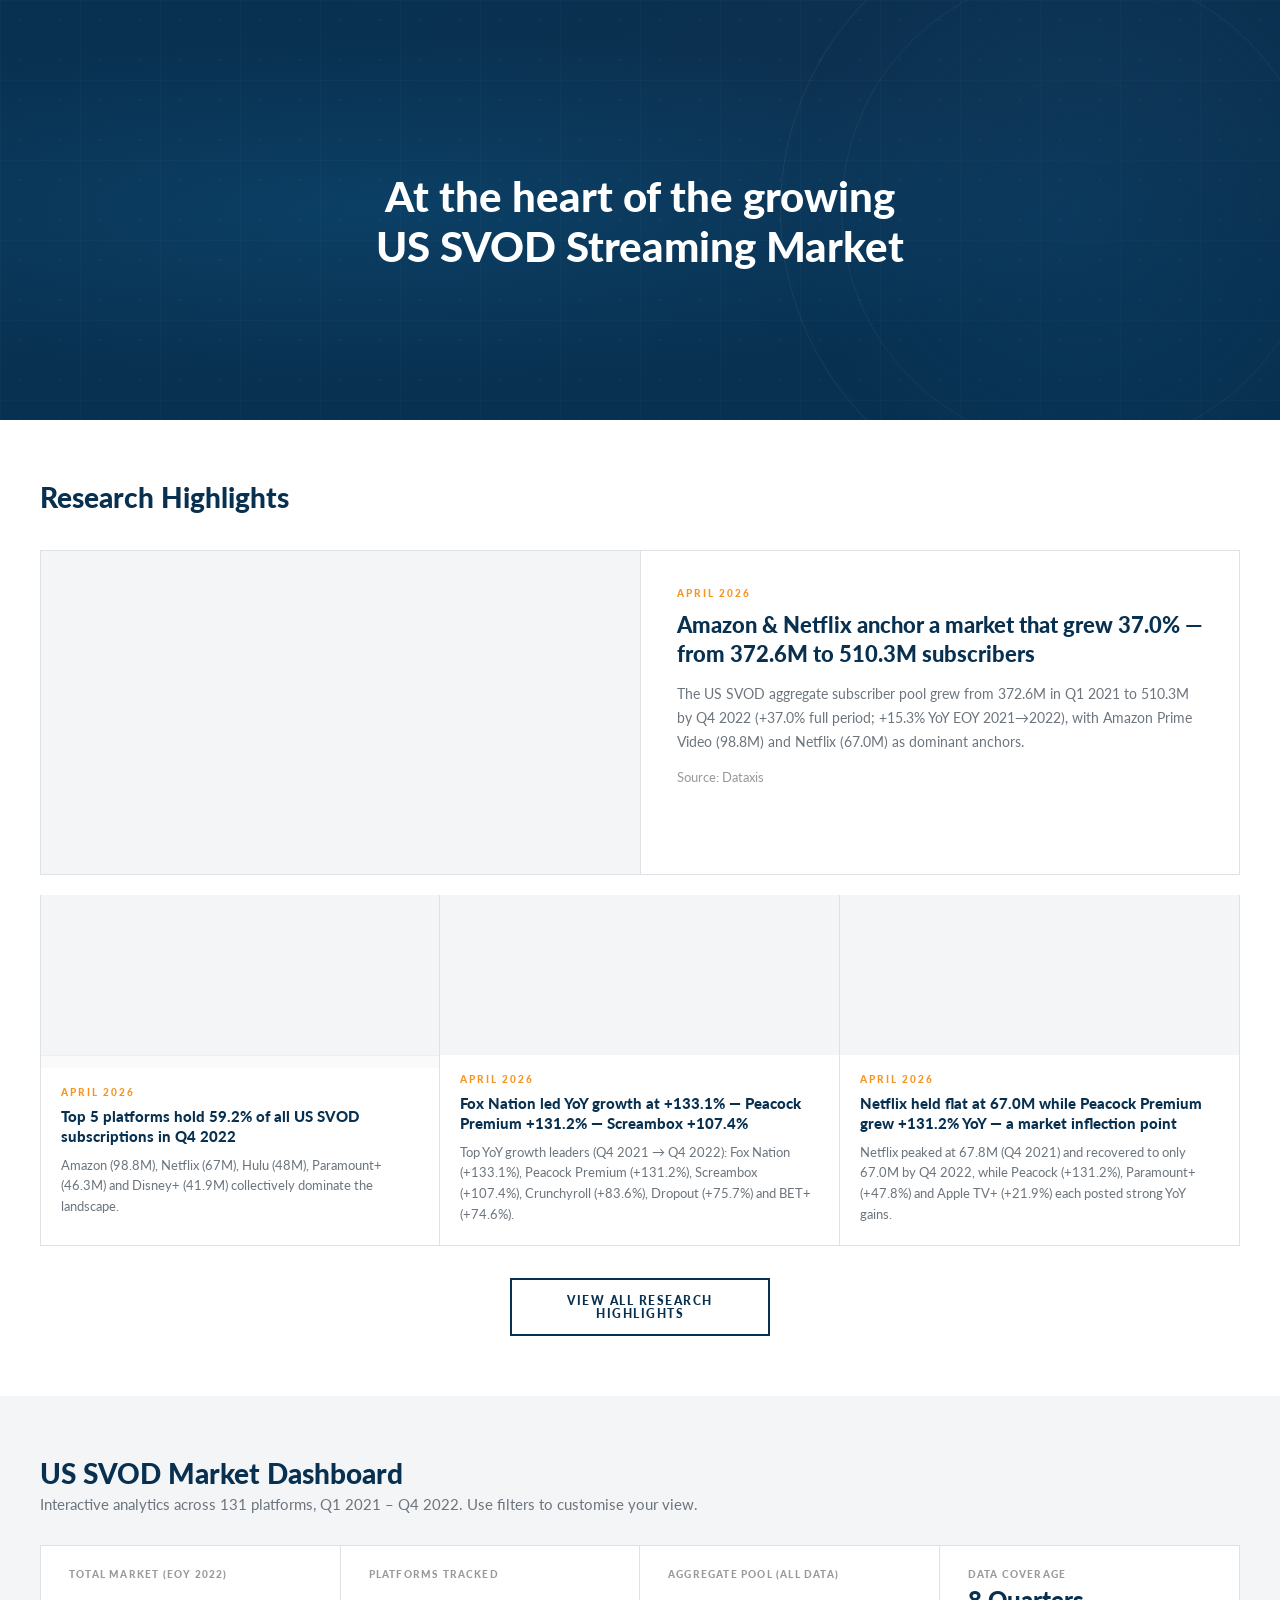
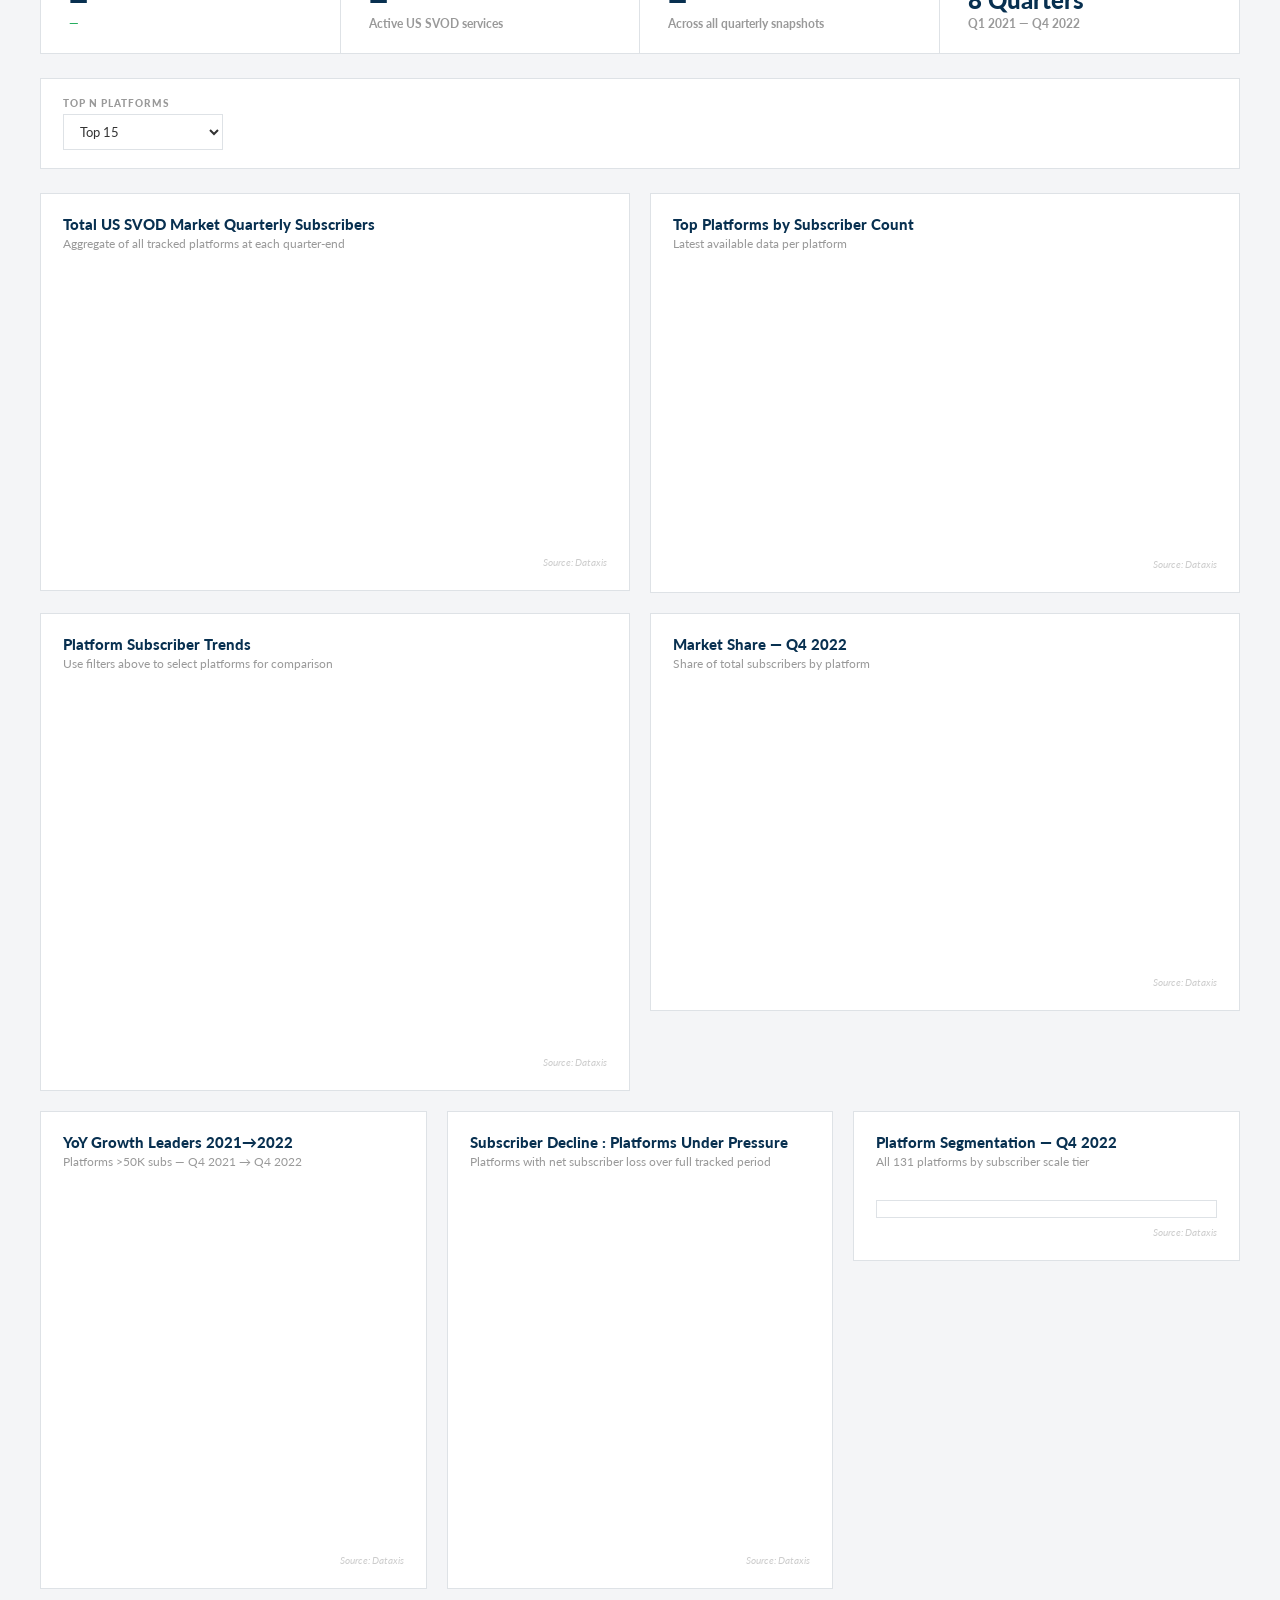
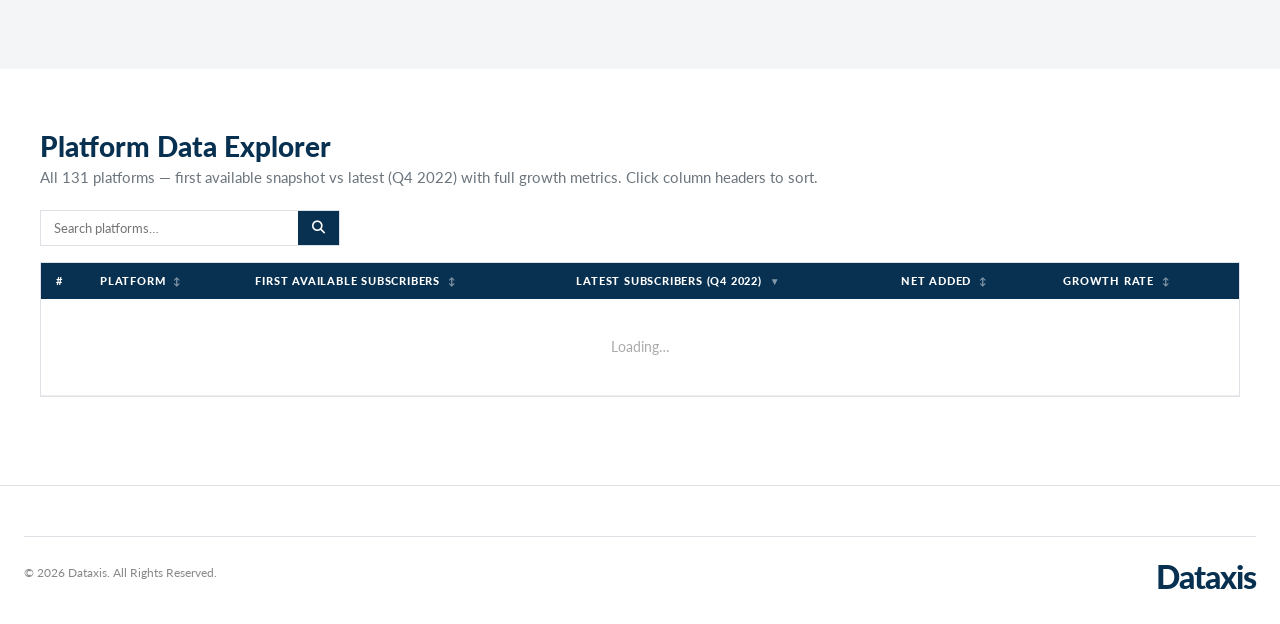
==== commit 2935f18c: "svod" ====
--- a/frontend/index.html
+++ b/frontend/index.html
@@ -287,7 +287,7 @@
         <h3>Total US SVOD Market Quarterly Subscribers</h3>
         <p class="sub">Aggregate of all tracked platforms at each quarter-end</p>
         <div class="chart-box"><canvas id="c-market"></canvas></div>
-        <div class="chart-source">Source: Dataxis · SVOD Tracker · United States</div>
+        <div class="chart-source">Source: Dataxis</div>
       </div>
       <div class="chart-card">
         <h3>Top Platforms by Subscriber Count</h3>
@@ -297,7 +297,7 @@
           <canvas id="c-top"></canvas>
         </div>
         <div id="top-logos" class="logo-strip" style="margin-top:10px;"></div>
-        <div class="chart-source">Source: Dataxis · SVOD Tracker · United States</div>
+        <div class="chart-source">Source: Dataxis</div>
       </div>
     </div>
 
@@ -307,7 +307,7 @@
         <h3>Platform Subscriber Trends</h3>
         <p class="sub">Use filters above to select platforms for comparison</p>
         <div class="chart-box tall"><canvas id="c-trends"></canvas></div>
-        <div class="chart-source">Source: Dataxis · SVOD Tracker · United States</div>
+        <div class="chart-source">Source: Dataxis</div>
       </div>
       <div class="chart-card">
         <h3>Market Share — Q4 2022</h3>
@@ -316,7 +316,7 @@
           <div style="position:relative;height:100%;"><canvas id="c-share"></canvas></div>
           <div id="share-leg" class="donut-legend"></div>
         </div>
-        <div class="chart-source">Source: Dataxis · SVOD Tracker · United States</div>
+        <div class="chart-source">Source: Dataxis</div>
       </div>
     </div>
 
@@ -326,20 +326,20 @@
         <h3>YoY Growth Leaders 2021→2022</h3>
         <p class="sub">Platforms &gt;50K subs — Q4 2021 → Q4 2022</p>
         <div class="chart-box tall"><canvas id="c-growth"></canvas></div>
-        <div class="chart-source">Source: Dataxis · SVOD Tracker · United States</div>
+        <div class="chart-source">Source: Dataxis</div>
       </div>
       <div class="chart-card">
         <h3>Subscriber Decline : Platforms Under Pressure</h3>
         <p class="sub">Platforms with net subscriber loss over full tracked period</p>
         <div class="chart-box tall"><canvas id="c-declining"></canvas></div>
-        <div class="chart-source">Source: Dataxis · SVOD Tracker · United States</div>
+        <div class="chart-source">Source: Dataxis</div>
       </div>
       <div class="chart-card">
         <h3>Platform Segmentation — Q4 2022</h3>
         <p class="sub">All 131 platforms by subscriber scale tier</p>
         <div id="seg-grid" class="seg-cards" style="margin-top:14px;"></div>
         <div id="seg-bar" class="seg-bar" style="margin-top:14px;"></div>
-        <div class="chart-source" style="margin-top:8px;">Source: Dataxis · SVOD Tracker · United States</div>
+        <div class="chart-source" style="margin-top:8px;">Source: Dataxis</div>
       </div>
     </div>
   </div>
@@ -390,13 +390,13 @@
 <!-- ═══════════════════════════════════════════════════════════
      DATAXIS NEWS
 ═══════════════════════════════════════════════════════════ -->
-<section class="news-section" id="news">
+<!-- <section class="news-section" id="news">
   <div class="news-inner">
     <h2 class="news-title">Dataxis News</h2>
-    <div class="news-grid">
+    <div class="news-grid"> -->
 
       <!-- Card 1 -->
-      <div class="news-card">
+      <!-- <div class="news-card">
         <div class="news-thumb">
           <div class="news-thumb-solid" style="background:linear-gradient(135deg,#083050 0%,#0d4a73 100%);"></div>
           <span class="news-thumb-badge">NEW PUBLICATION</span>
@@ -411,10 +411,10 @@
           <p>Comprehensive quarterly tracking of 131 platforms. Subscriber trends, market share and growth dynamics across the full analysis period.</p>
           <a href="/report" class="btn-view-more">View Report</a>
         </div>
-      </div>
+      </div> -->
 
       <!-- Card 2 -->
-      <div class="news-card">
+      <!-- <div class="news-card">
         <div class="news-thumb">
           <div class="news-thumb-solid" style="background:linear-gradient(135deg,#0d4a73 0%,#1a6fa0 100%);"></div>
           <span class="news-thumb-badge">NEW MODULE</span>
@@ -429,10 +429,10 @@
           <p>OTT platforms CTV reach is now available. Track connected TV adoption across all major US SVOD services.</p>
           <a href="https://dataxis.com/corporate-dashboard/online-advertising/advanced-advertising/ctv-os-applications/ott-platforms-ctv-reach/" class="btn-view-more" target="_blank">View More</a>
         </div>
-      </div>
+      </div> -->
 
       <!-- Card 3 -->
-      <div class="news-card">
+      <!-- <div class="news-card">
         <div class="news-thumb">
           <div class="news-thumb-solid" style="background:linear-gradient(135deg,#14293f 0%,#1a3a57 100%);"></div>
           <span class="news-thumb-badge">NEW MODULE</span>
@@ -451,7 +451,7 @@
 
     </div>
   </div>
-</section>
+</section> -->
 
 
 <!-- ═══════════════════════════════════════════════════════════
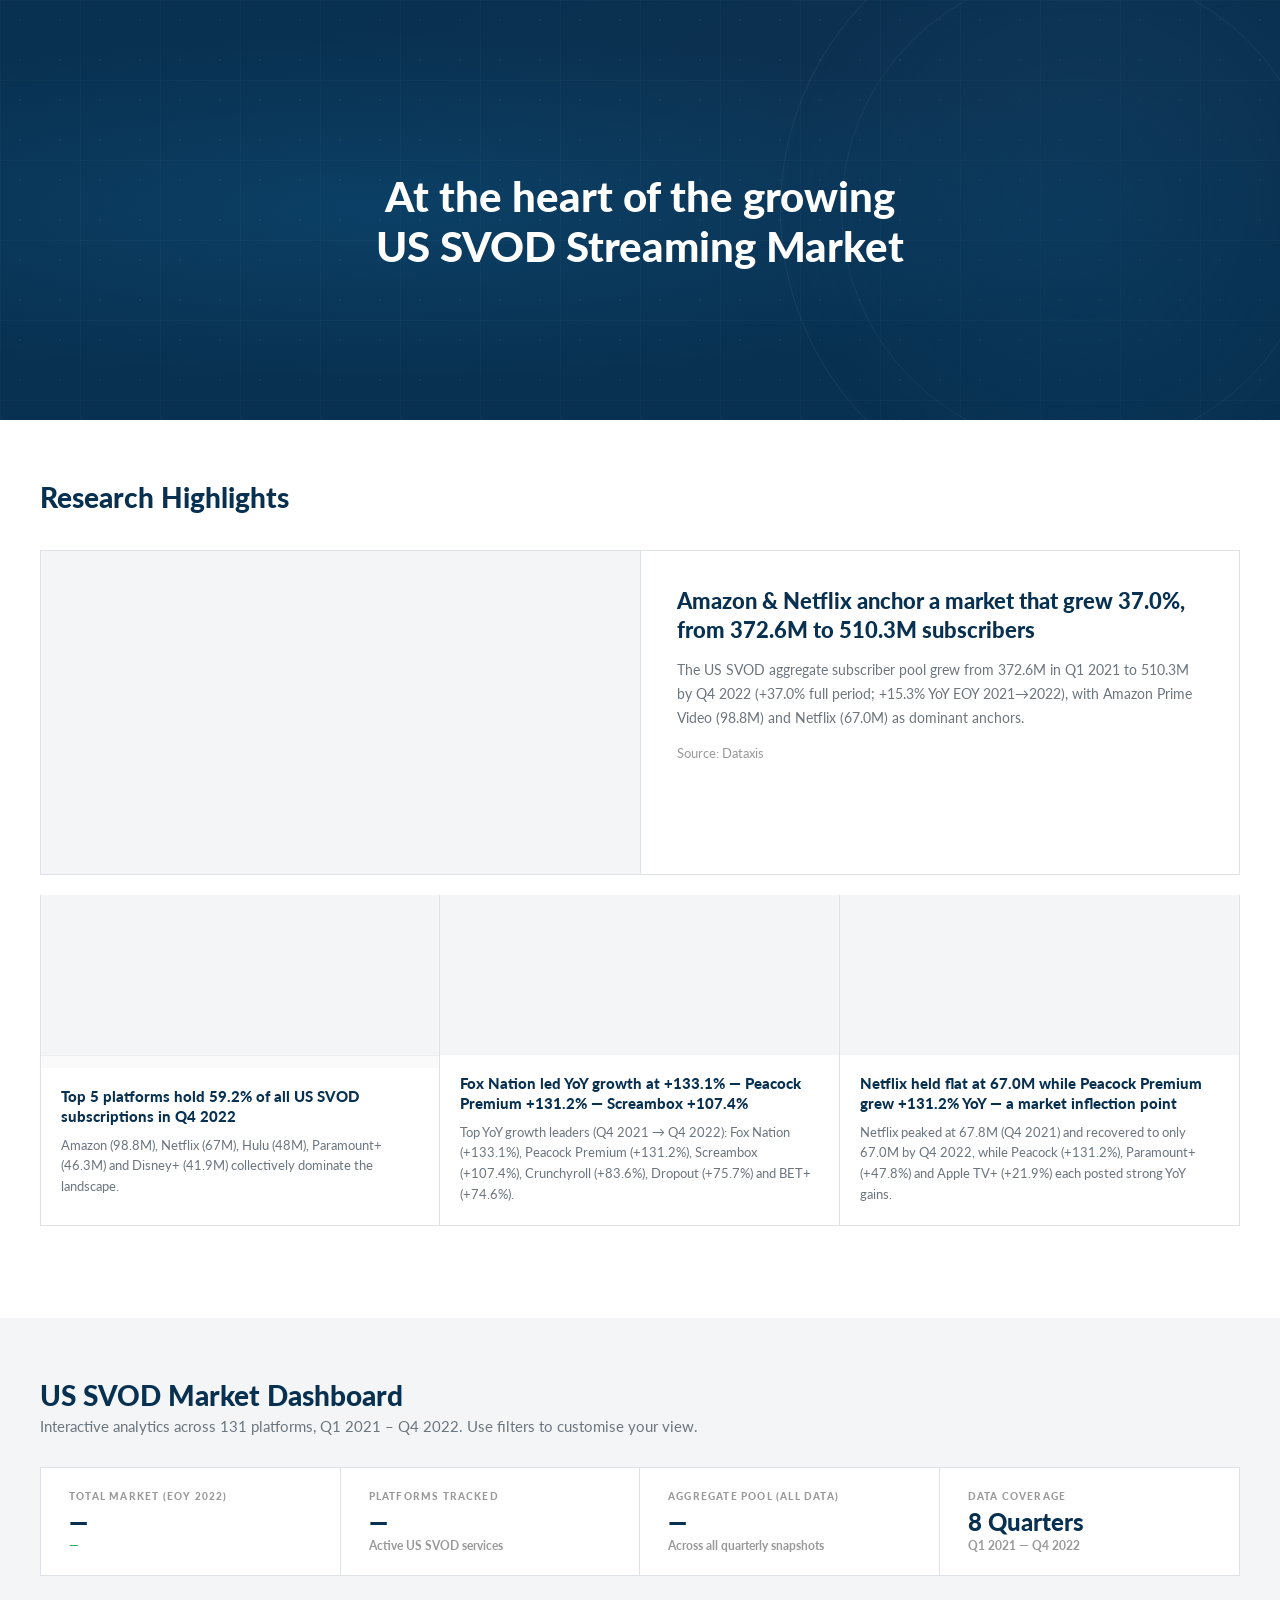
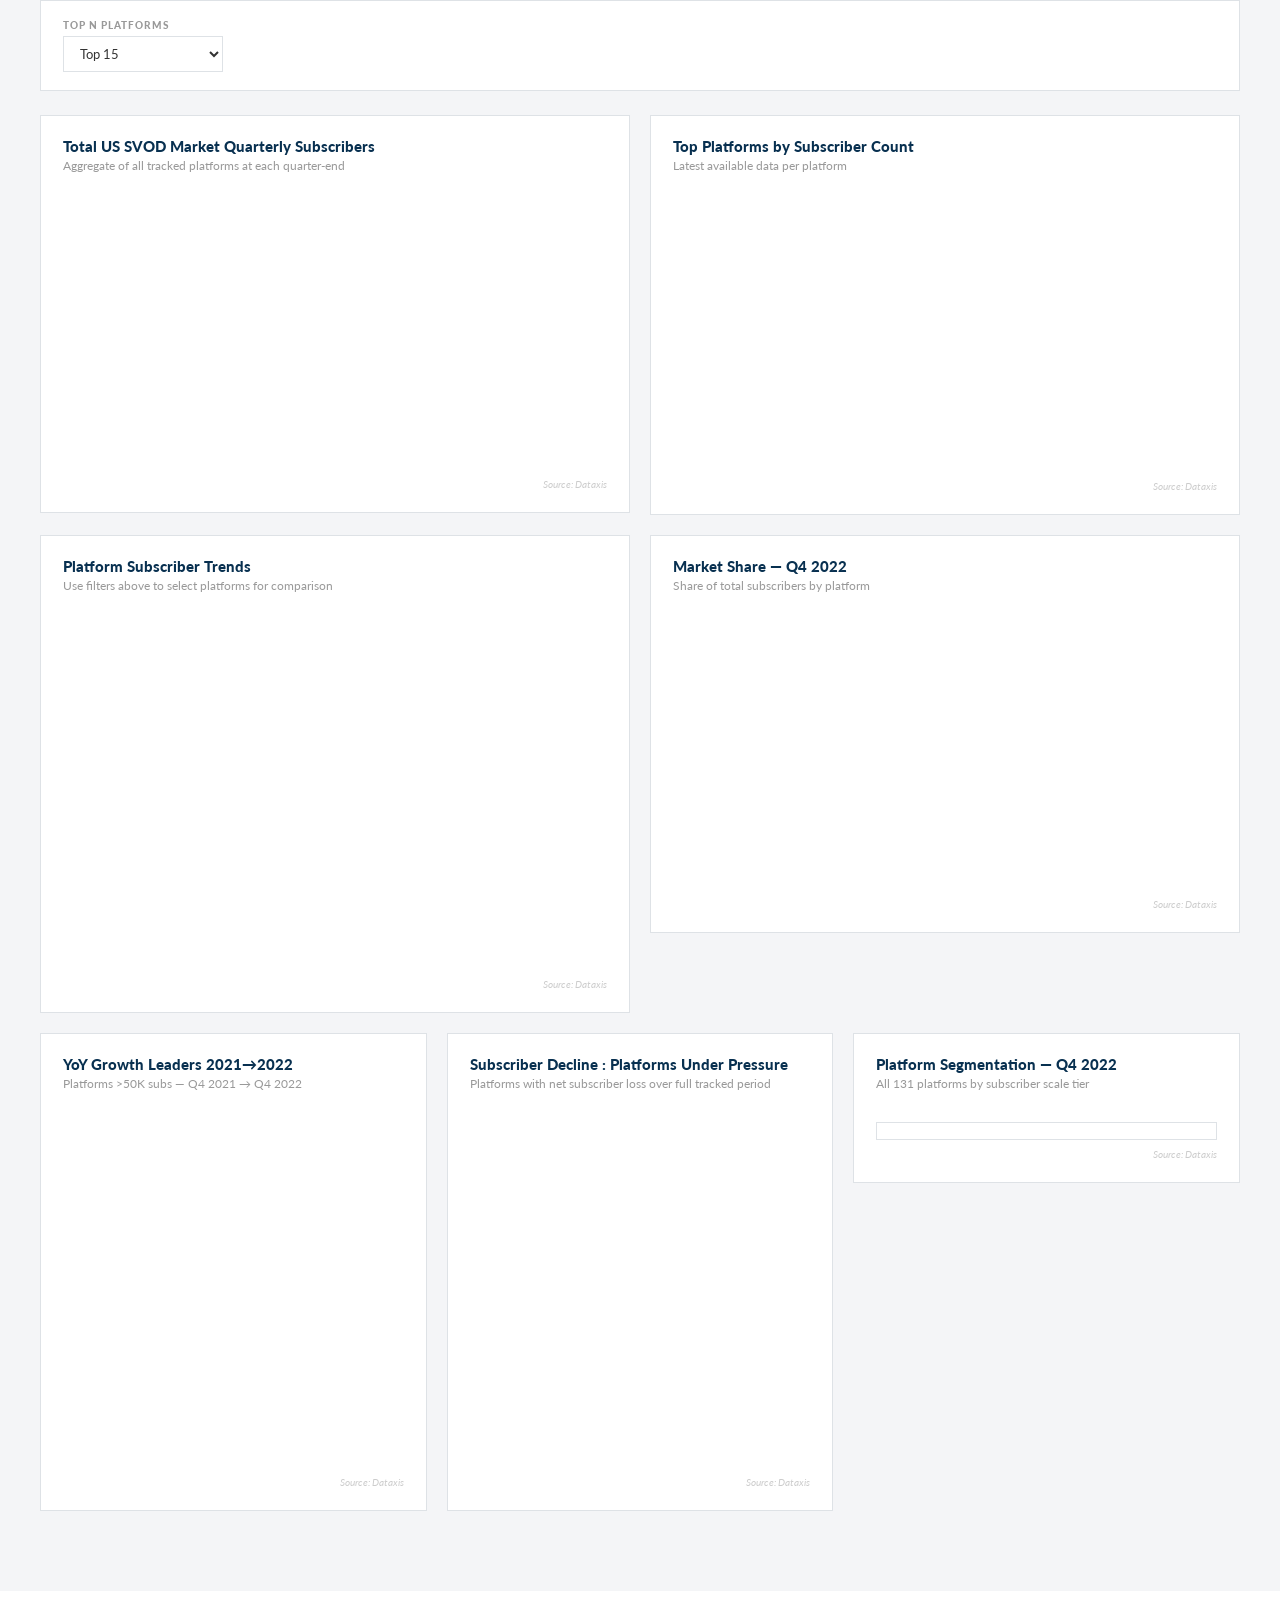
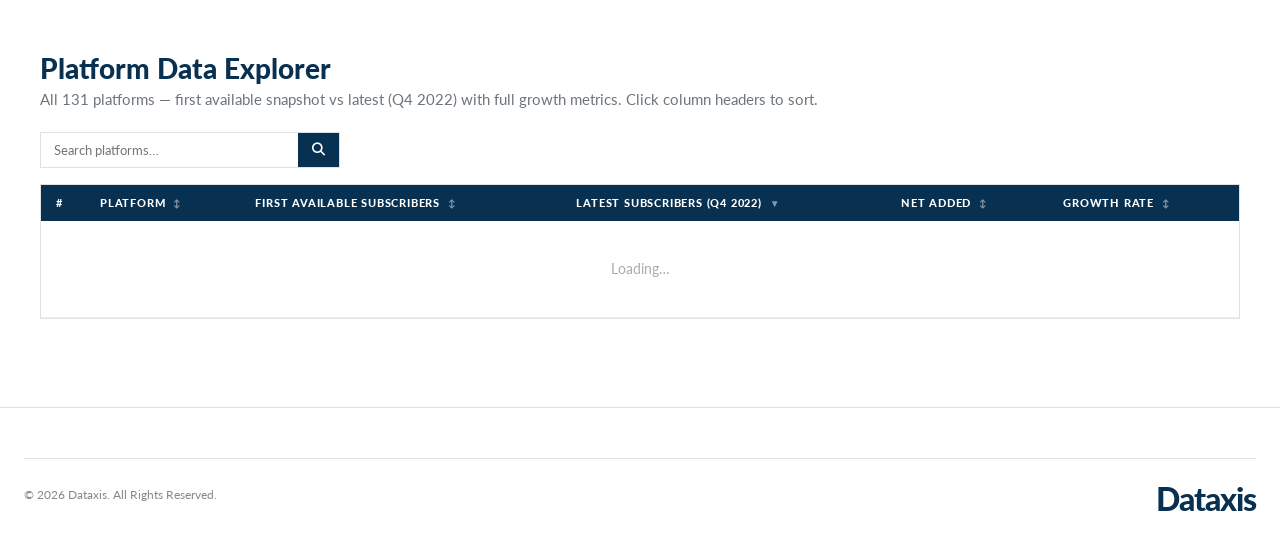
==== commit 7a35adb2: "svod" ====
--- a/frontend/index.html
+++ b/frontend/index.html
@@ -180,8 +180,8 @@
         <canvas id="rh-market"></canvas>
       </div>
       <div class="rh-featured-text">
-        <div class="rh-date">APRIL 2026</div>
-        <h3>Amazon &amp; Netflix anchor a market that grew 37.0% — from 372.6M to 510.3M subscribers</h3>
+        <!-- <div class="rh-date">APRIL 2026</div> -->
+        <h3>Amazon &amp; Netflix anchor a market that grew 37.0%, from 372.6M to 510.3M subscribers</h3>
         <p>The US SVOD aggregate subscriber pool grew from 372.6M in Q1 2021 to 510.3M by Q4 2022 (+37.0% full period; +15.3% YoY EOY 2021→2022), with Amazon Prime Video (98.8M) and Netflix (67.0M) as dominant anchors.</p>
         <p style="margin-top:12px;font-size:13px;color:#999;">Source: Dataxis</p>
       </div>
@@ -196,7 +196,7 @@
         <!-- Icon + name strip — OUTSIDE the canvas, no overlap -->
         <div id="rh-top5-icons" style="display:flex;justify-content:space-around;align-items:center;padding:6px 12px;border-top:1px solid #eee;background:#fafafa;"></div>
         <div class="rh-card-body">
-          <div class="rh-date">APRIL 2026</div>
+          <!-- <div class="rh-date">APRIL 2026</div> -->
           <h4>Top 5 platforms hold 59.2% of all US SVOD subscriptions in Q4 2022</h4>
           <p>Amazon (98.8M), Netflix (67M), Hulu (48M), Paramount+ (46.3M) and Disney+ (41.9M) collectively dominate the landscape.</p>
         </div>
@@ -206,7 +206,7 @@
           <canvas id="rh-growth"></canvas>
         </div>
         <div class="rh-card-body">
-          <div class="rh-date">APRIL 2026</div>
+          <!-- <div class="rh-date">APRIL 2026</div> -->
           <h4>Fox Nation led YoY growth at +133.1% — Peacock Premium +131.2% — Screambox +107.4%</h4>
           <p>Top YoY growth leaders (Q4 2021 → Q4 2022): Fox Nation (+133.1%), Peacock Premium (+131.2%), Screambox (+107.4%), Crunchyroll (+83.6%), Dropout (+75.7%) and BET+ (+74.6%).</p>
         </div>
@@ -216,14 +216,14 @@
           <canvas id="rh-netflix"></canvas>
         </div>
         <div class="rh-card-body">
-          <div class="rh-date">APRIL 2026</div>
+          <!-- <div class="rh-date">APRIL 2026</div> -->
           <h4>Netflix held flat at 67.0M while Peacock Premium grew +131.2% YoY — a market inflection point</h4>
           <p>Netflix peaked at 67.8M (Q4 2021) and recovered to only 67.0M by Q4 2022, while Peacock (+131.2%), Paramount+ (+47.8%) and Apple TV+ (+21.9%) each posted strong YoY gains.</p>
         </div>
       </div>
     </div>
 
-    <a href="#dashboard" class="btn-view-all" onclick="event.preventDefault();document.getElementById('dashboard').scrollIntoView({behavior:'smooth'})">VIEW ALL RESEARCH HIGHLIGHTS</a>
+    <!-- <a href="#dashboard" class="btn-view-all" onclick="event.preventDefault();document.getElementById('dashboard').scrollIntoView({behavior:'smooth'})">VIEW ALL RESEARCH HIGHLIGHTS</a> -->
   </div>
 </section>
 
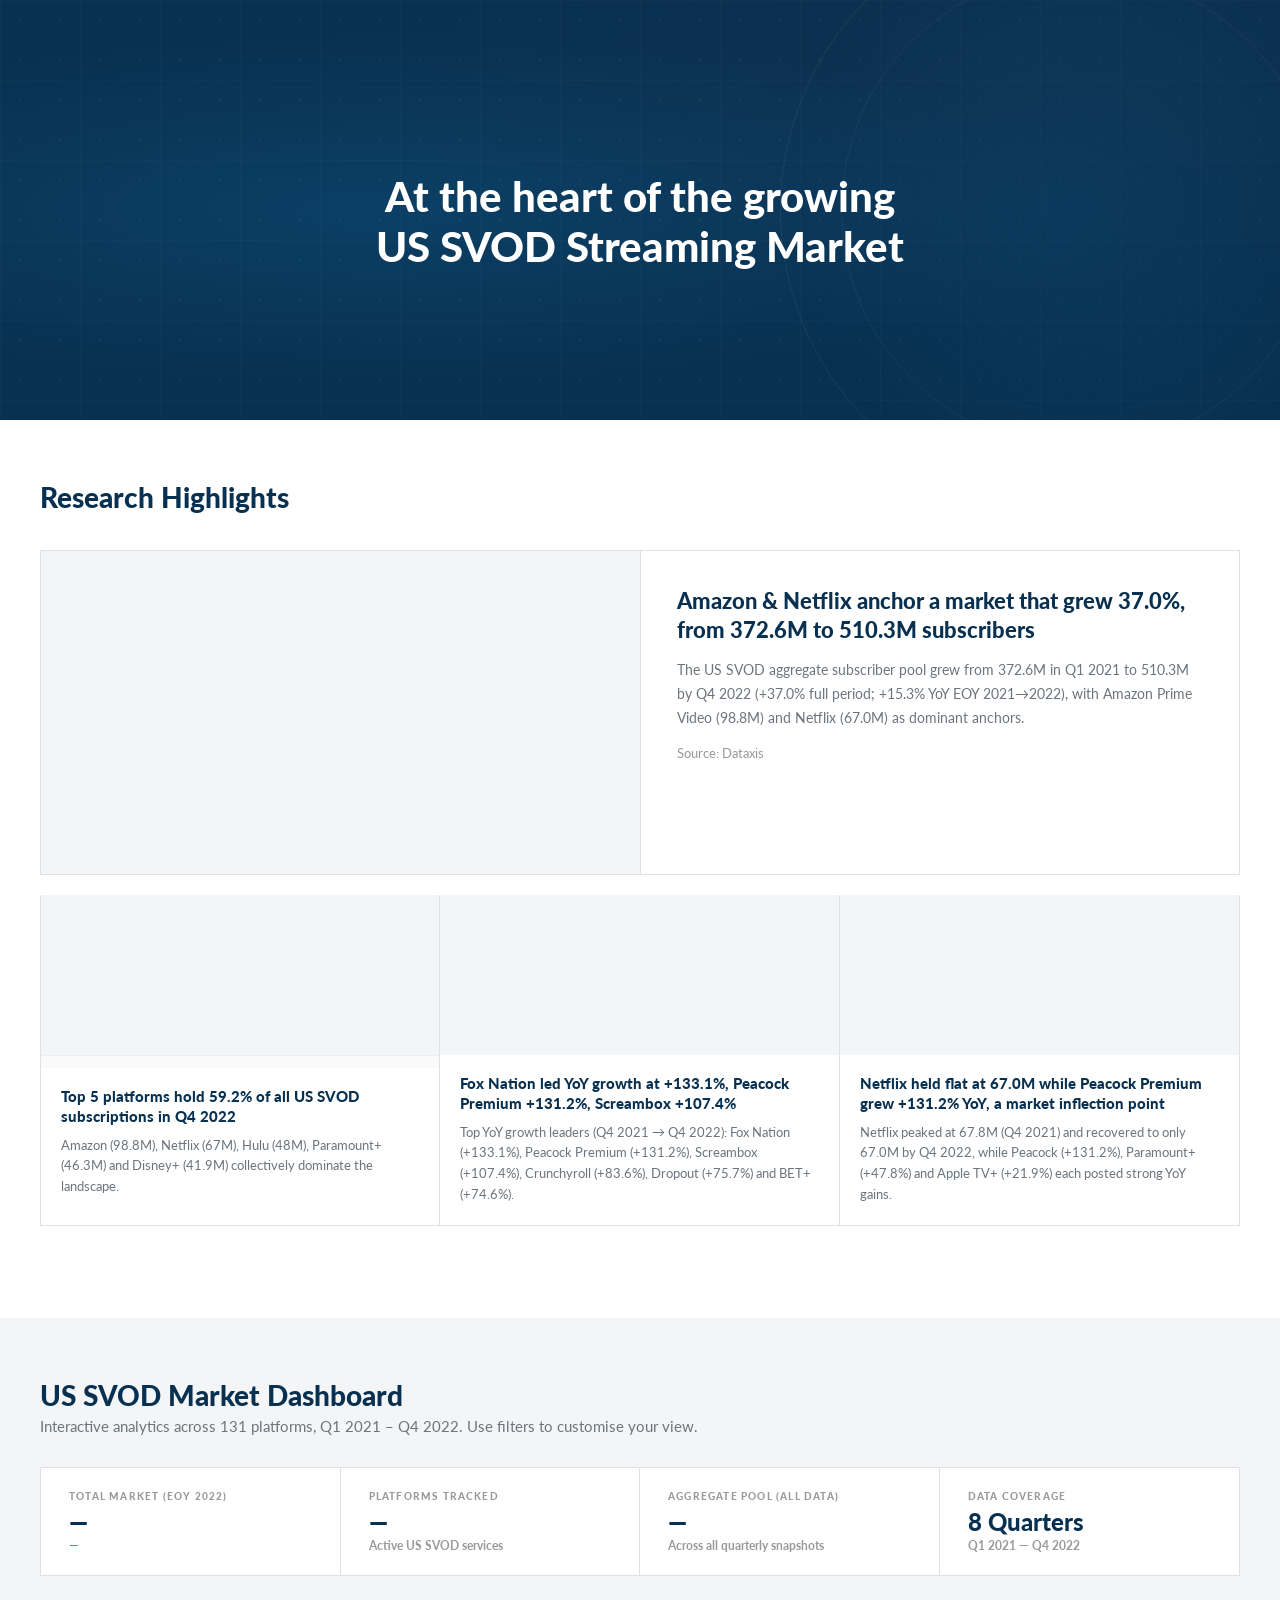
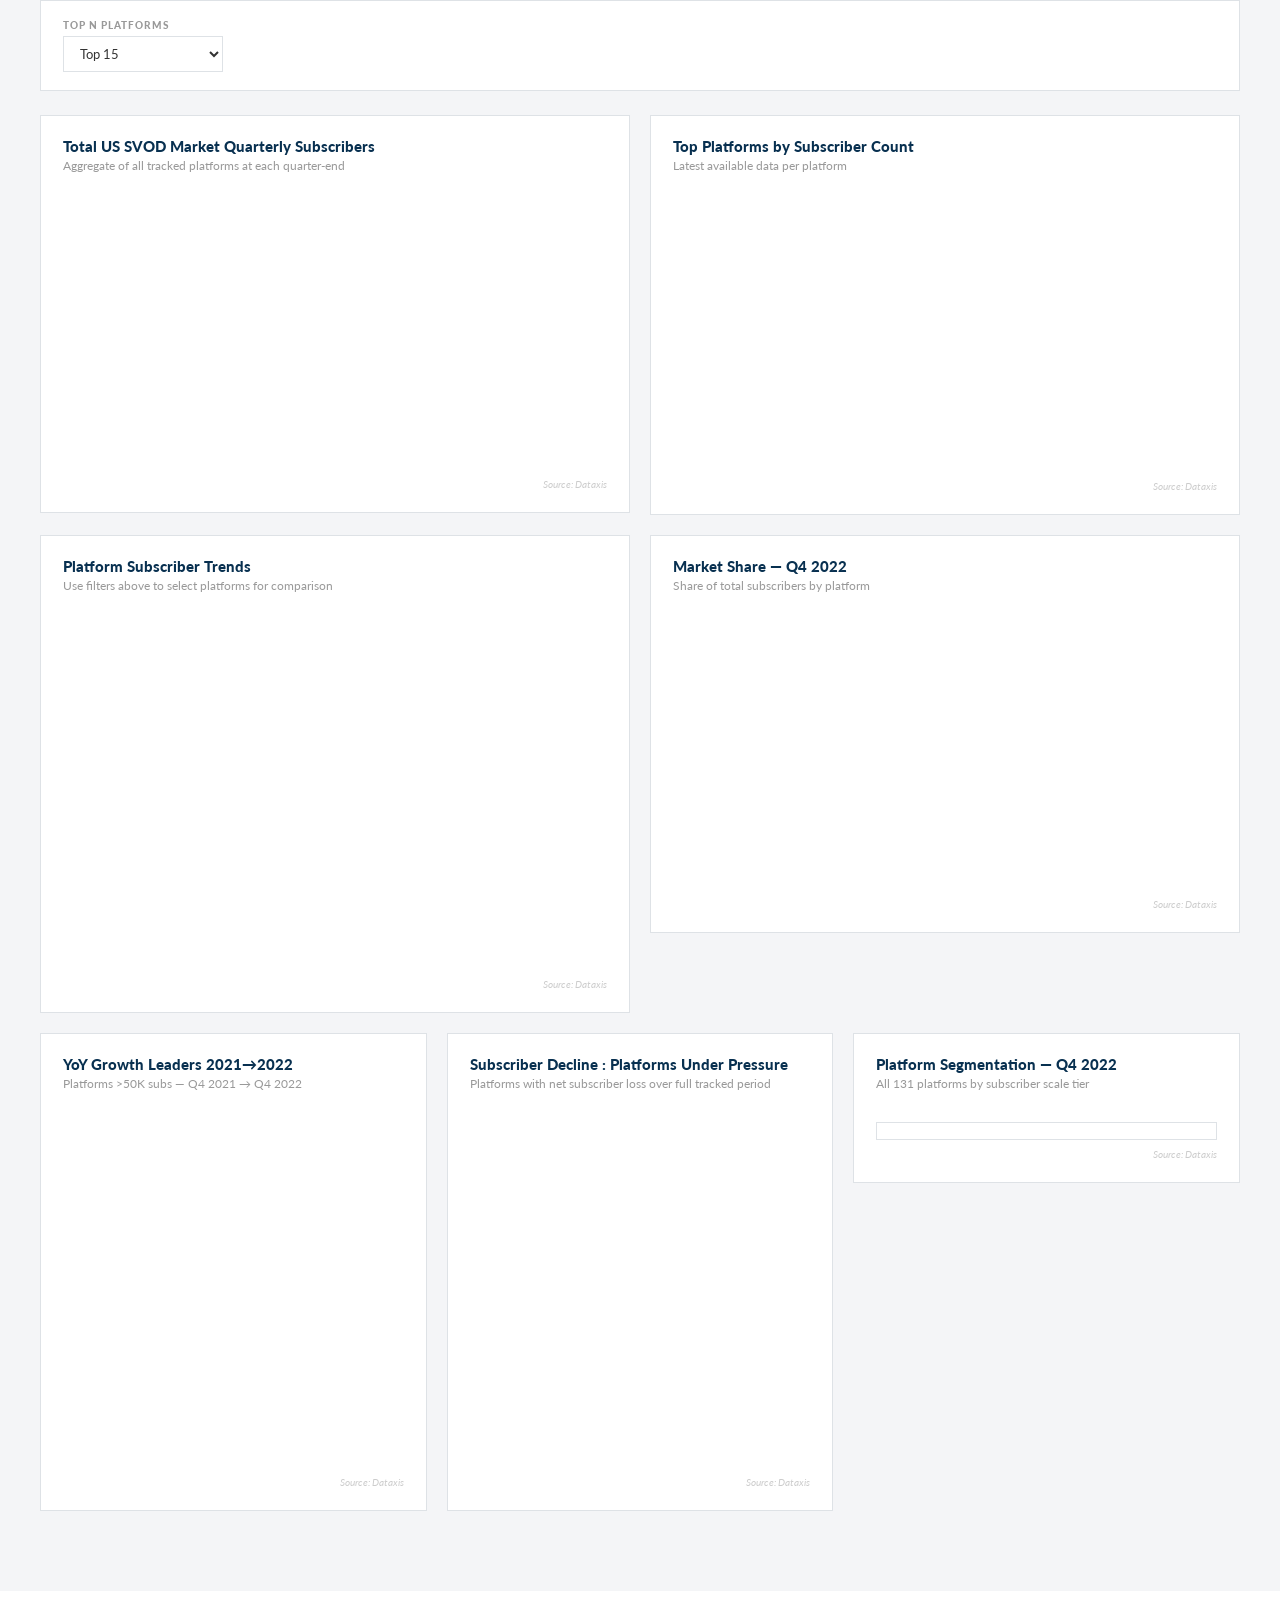
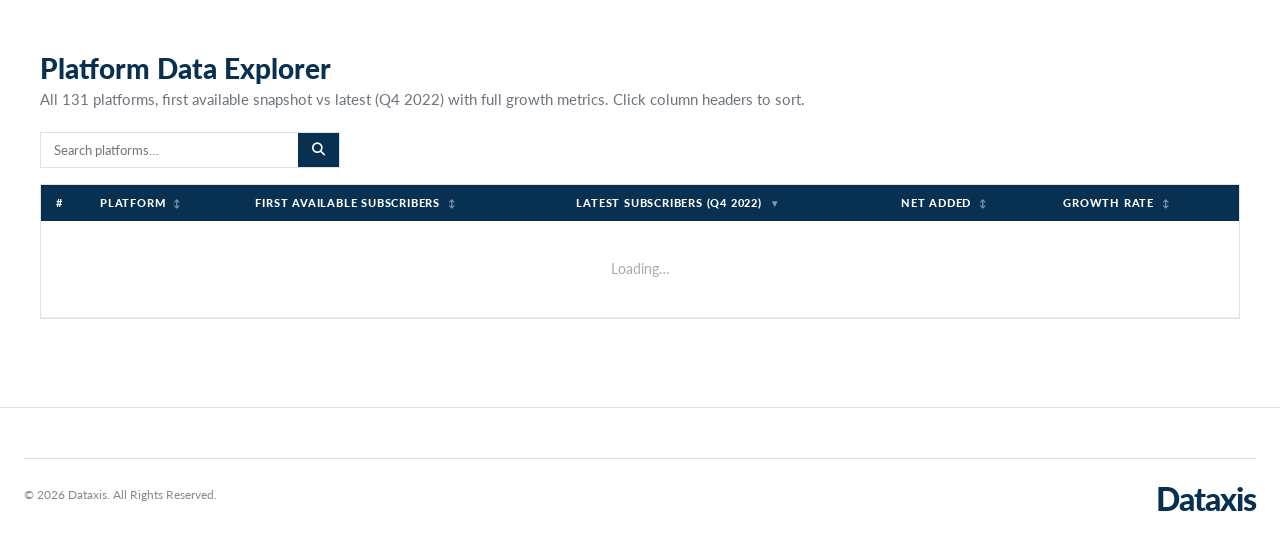
==== commit ba0082a5: "svod" ====
--- a/frontend/index.html
+++ b/frontend/index.html
@@ -207,7 +207,7 @@
         </div>
         <div class="rh-card-body">
           <!-- <div class="rh-date">APRIL 2026</div> -->
-          <h4>Fox Nation led YoY growth at +133.1% — Peacock Premium +131.2% — Screambox +107.4%</h4>
+          <h4>Fox Nation led YoY growth at +133.1%, Peacock Premium +131.2%, Screambox +107.4%</h4>
           <p>Top YoY growth leaders (Q4 2021 → Q4 2022): Fox Nation (+133.1%), Peacock Premium (+131.2%), Screambox (+107.4%), Crunchyroll (+83.6%), Dropout (+75.7%) and BET+ (+74.6%).</p>
         </div>
       </div>
@@ -217,7 +217,7 @@
         </div>
         <div class="rh-card-body">
           <!-- <div class="rh-date">APRIL 2026</div> -->
-          <h4>Netflix held flat at 67.0M while Peacock Premium grew +131.2% YoY — a market inflection point</h4>
+          <h4>Netflix held flat at 67.0M while Peacock Premium grew +131.2% YoY, a market inflection point</h4>
           <p>Netflix peaked at 67.8M (Q4 2021) and recovered to only 67.0M by Q4 2022, while Peacock (+131.2%), Paramount+ (+47.8%) and Apple TV+ (+21.9%) each posted strong YoY gains.</p>
         </div>
       </div>
@@ -352,7 +352,7 @@
 <section class="explorer-section" id="explorer">
   <div class="explorer-inner">
     <h2 class="section-title">Platform Data Explorer</h2>
-    <p class="section-desc" style="margin-bottom:24px;">All 131 platforms — first available snapshot vs latest (Q4 2022) with full growth metrics. Click column headers to sort.</p>
+    <p class="section-desc" style="margin-bottom:24px;">All 131 platforms, first available snapshot vs latest (Q4 2022) with full growth metrics. Click column headers to sort.</p>
 
     <div class="exp-bar">
       <div class="search-box">
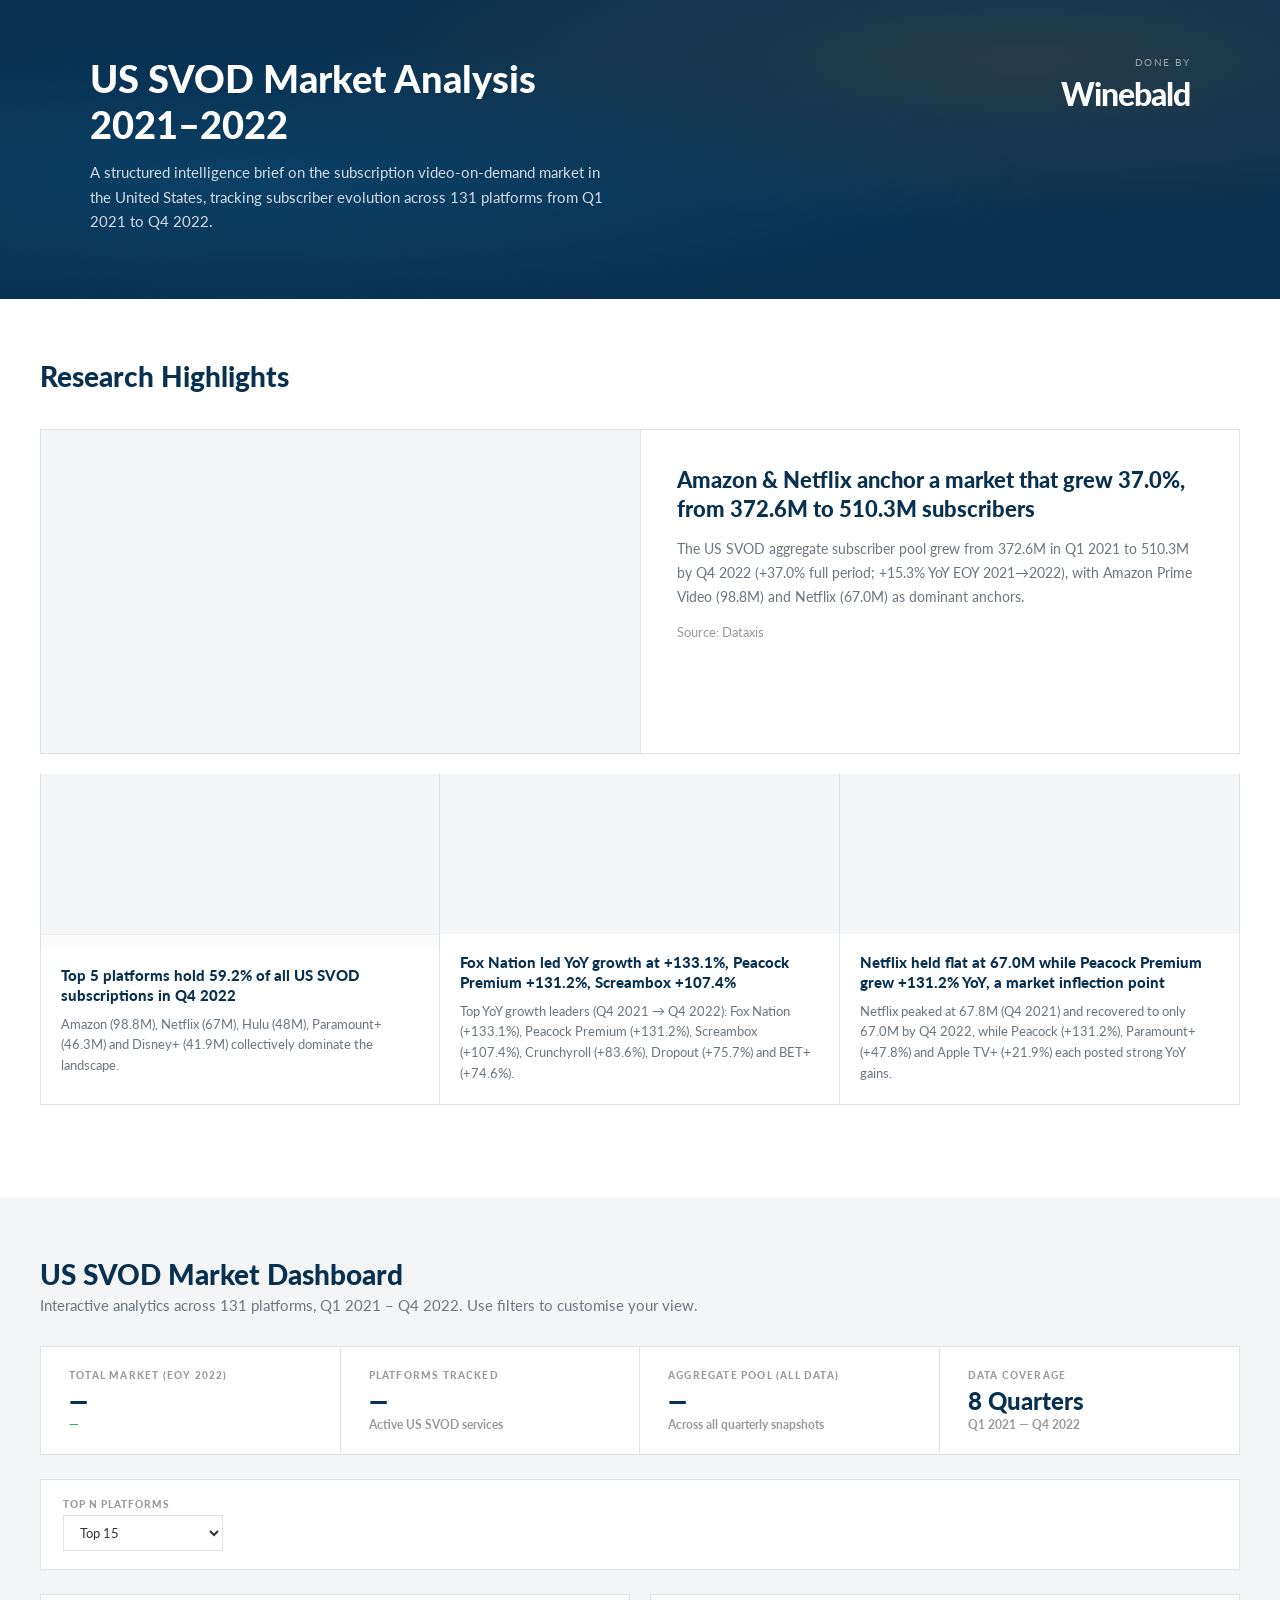
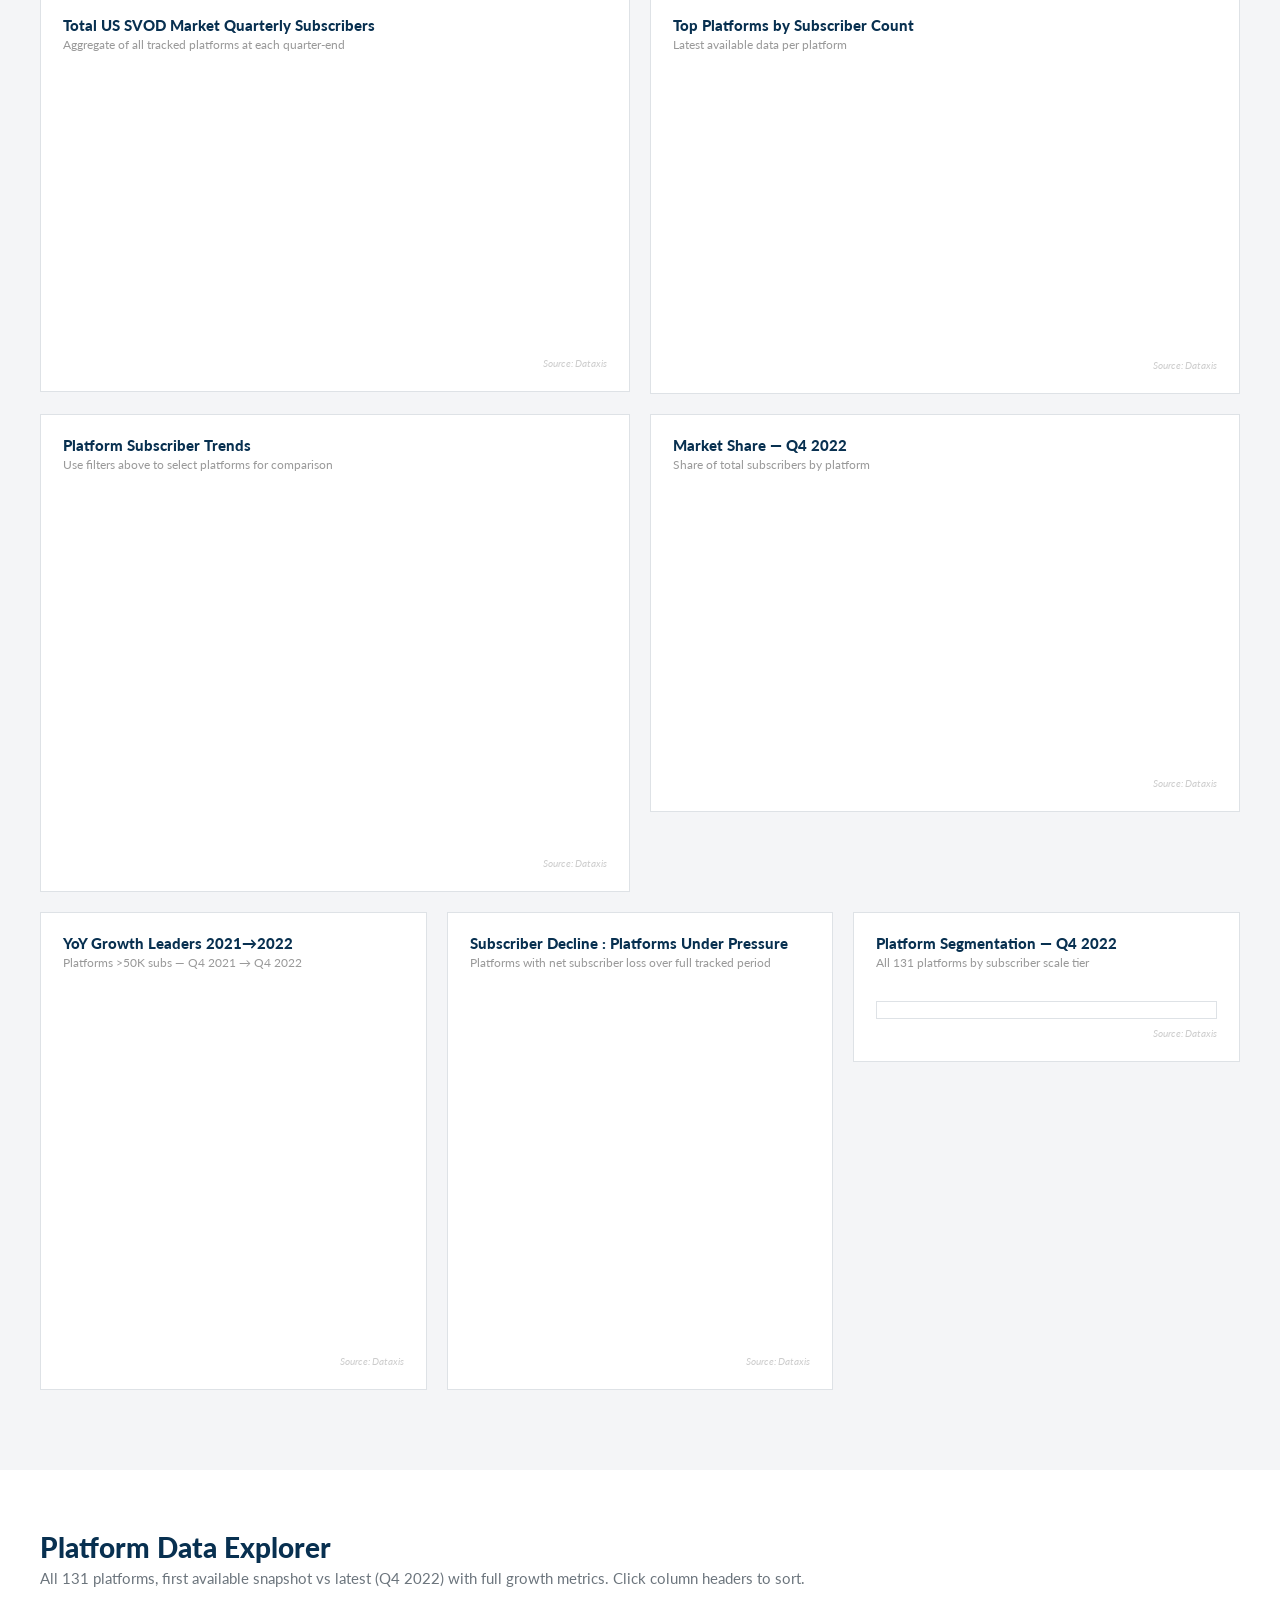
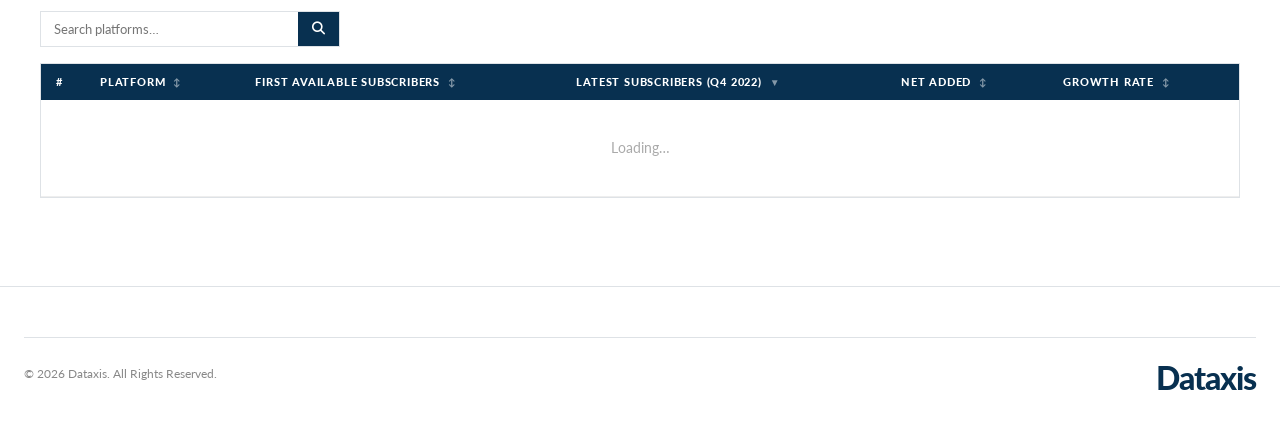
==== commit 3a0ff8e7: "svod" ====
--- a/frontend/index.html
+++ b/frontend/index.html
@@ -9,6 +9,16 @@
 <link rel="icon" href="https://dataxis.com/wp-content/uploads/2021/05/cropped-social-favicon-32x32.png" sizes="32x32">
 <link rel="stylesheet" href="css/styles.css">
 <link rel="stylesheet" href="https://cdnjs.cloudflare.com/ajax/libs/font-awesome/6.5.1/css/all.min.css">
+<style>
+.rpt-hero{background:var(--navy);background-image:radial-gradient(ellipse at 20% 60%,rgba(13,74,115,.6) 0%,transparent 55%),radial-gradient(ellipse at 80% 20%,rgba(247,148,31,.12) 0%,transparent 50%);color:#fff;padding:56px 24px 64px;}
+.rpt-hero-inner{max-width:1100px;margin:0 auto;display:grid;grid-template-columns:1fr auto;gap:48px;align-items:start;}
+.rpt-issue{font-size:10px;font-weight:900;letter-spacing:2.5px;text-transform:uppercase;color:var(--orange);margin-bottom:12px;}
+.rpt-hero h1{font-size:clamp(22px,3.2vw,38px);font-weight:900;line-height:1.2;margin-bottom:14px;}
+.rpt-hero p{font-size:14.5px;opacity:.82;line-height:1.7;max-width:520px;}
+.rpt-right{text-align:right;}
+.rpt-brand{font-size:2rem;font-weight:900;letter-spacing:-1px;color:#fff;}
+.rpt-src{display:inline-block;border:1px solid rgba(255,255,255,.3);padding:5px 13px;font-size:10px;font-weight:700;letter-spacing:1px;text-transform:uppercase;color:#fff;margin-top:12px;}
+</style>
 </head>
 <body>
 
@@ -74,26 +84,23 @@
 </header> -->
 
 
-<!-- ═══════════════════════════════════════════════════════════
-     HERO — exact Dataxis.com layout
-═══════════════════════════════════════════════════════════ -->
-<section class="hero-section">
-  <div class="hero-globe"></div>
-  <div class="hero-content">
-    <h1>At the heart of the growing<br>US SVOD Streaming Market</h1>
-    <!-- <div class="hero-divider"></div>
-    <div class="hero-search-wrap">
-      <input type="text" placeholder="Find data, forecasts and reports - use quotation marks to search the exact phrase">
-      <button onclick="this.closest('section').nextElementSibling && window.scrollTo({top:document.getElementById('wwd').offsetTop,behavior:'smooth'})">SEARCH</button>
-    </div>
-    <div style="margin-top:16px;">
-      <button class="btn-book-demo" onclick="window.open('https://dataxis.com/contact-us/','_blank')">Book a Demo <i class="fas fa-arrow-alt-circle-right"></i></button>
-    </div>
-  </div>
-  <div class="hero-scroll">
-    <svg viewBox="0 0 24 24" xmlns="http://www.w3.org/2000/svg"><path d="M7.41 8.59L12 13.17l4.59-4.58L18 10l-6 6-6-6 1.41-1.41z"/></svg>
-  </div> -->
-</section>
+<!-- REPORT HERO -->
+<div class="rpt-hero">
+  <div class="rpt-hero-inner">
+    <div>
+      <!-- <div class="rpt-issue">April 2026 · Market Intelligence Report</div> -->
+      <h1>US SVOD Market Analysis<br>2021–2022</h1>
+      <p>A structured intelligence brief on the subscription video-on-demand market in the United States, tracking subscriber evolution across 131 platforms from Q1 2021 to Q4 2022.</p>
+    </div>
+    <div class="rpt-right">
+      <div style="font-size:10px;opacity:.55;text-transform:uppercase;letter-spacing:1.5px;margin-bottom:6px;">Done by</div>
+      <div class="rpt-brand">Winebald</div>
+      <!-- <div style="font-size:11px;opacity:.5;margin-top:4px;">dataxis.com</div> -->
+      <!-- <div class="rpt-src">Dataxis</div> -->
+      <!-- <div style="margin-top:20px;"><a href="/" class="btn-view-more">&#8592; Back to Dashboard</a></div> -->
+    </div>
+  </div>
+</div>
 
 
 <!-- ═══════════════════════════════════════════════════════════
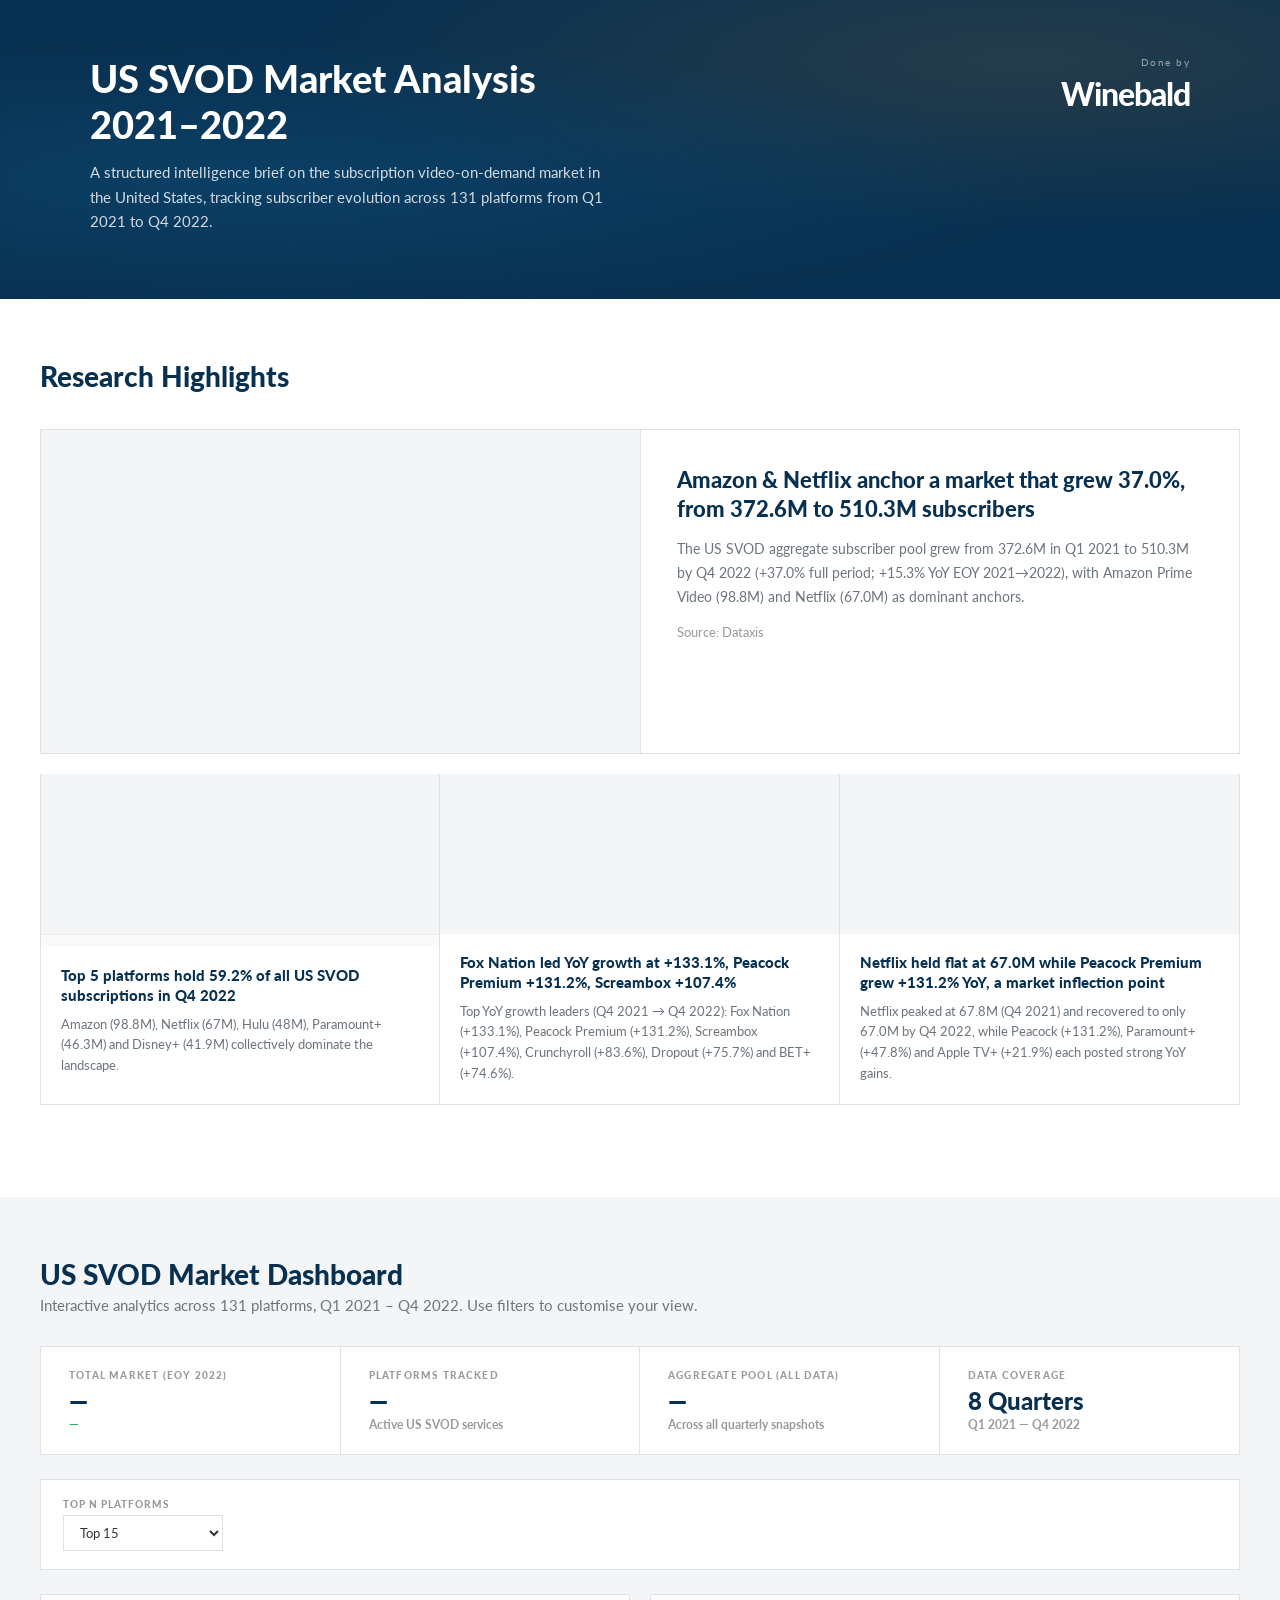
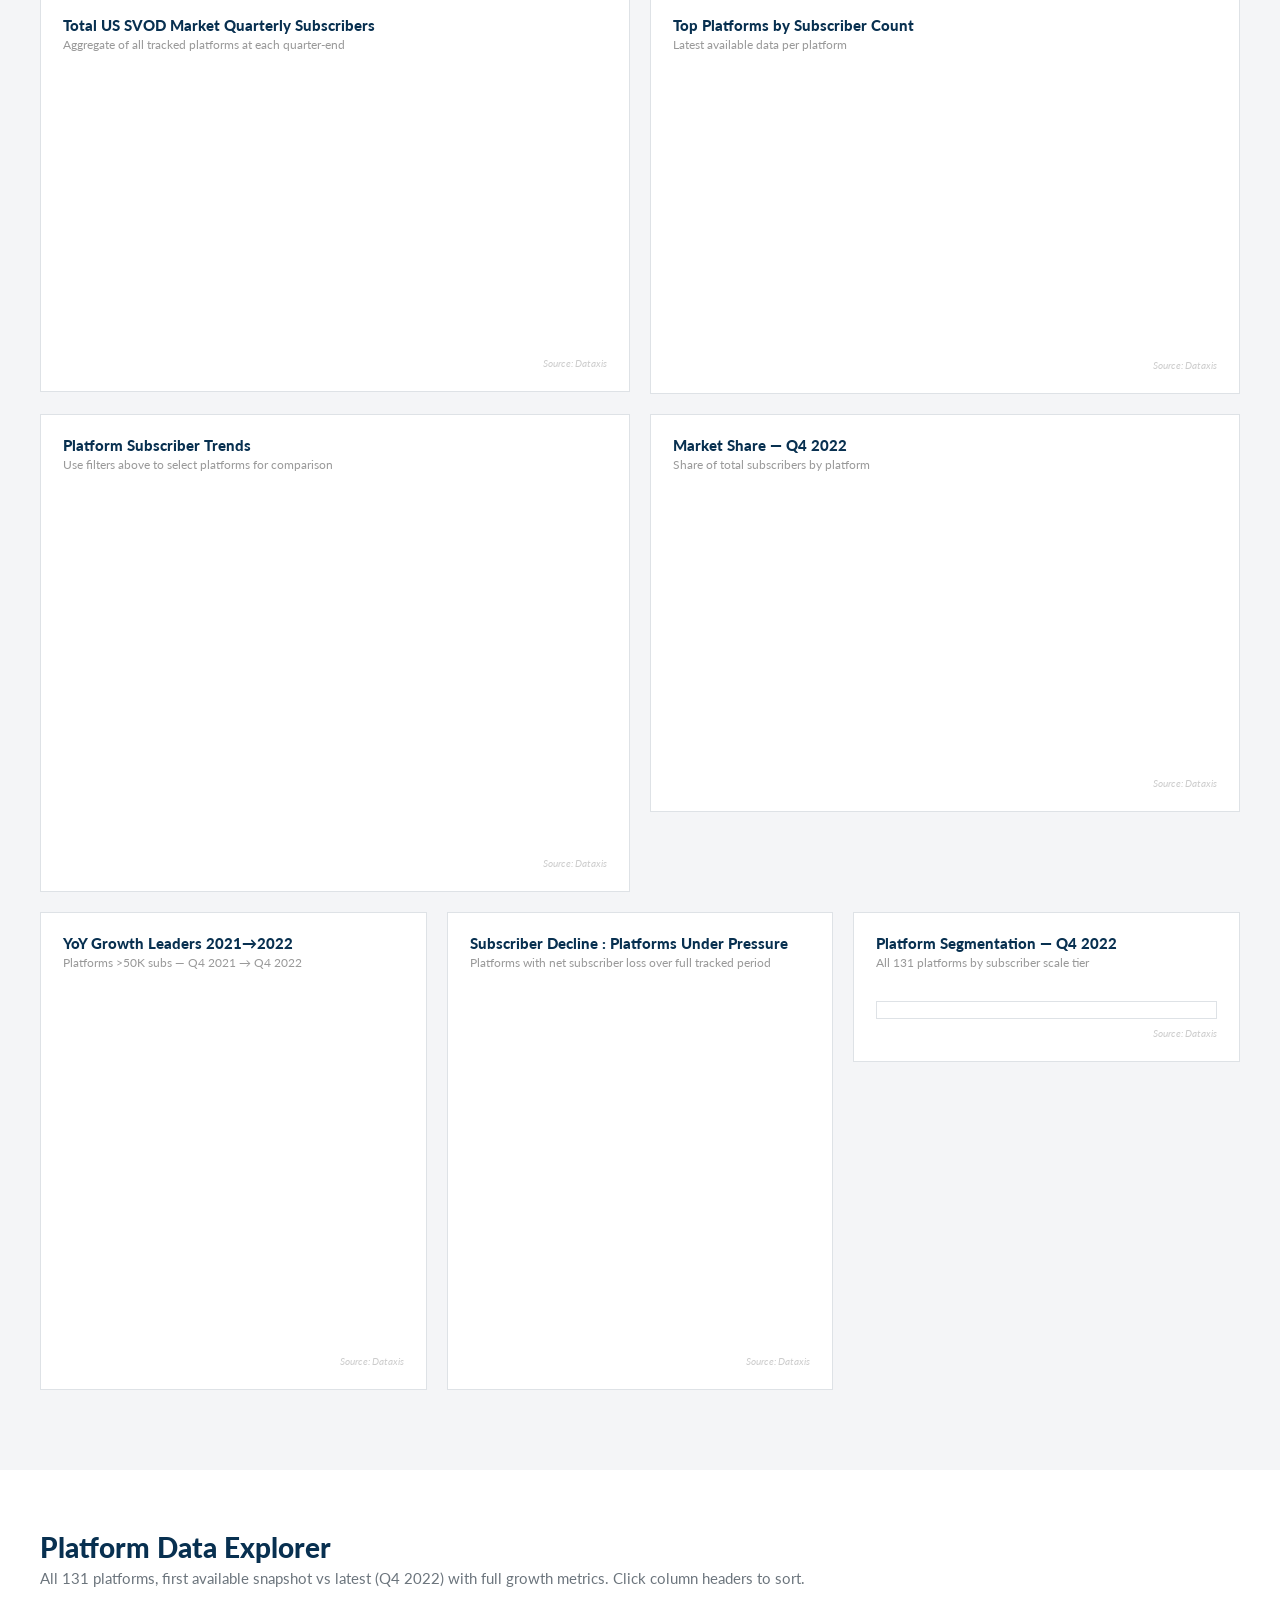
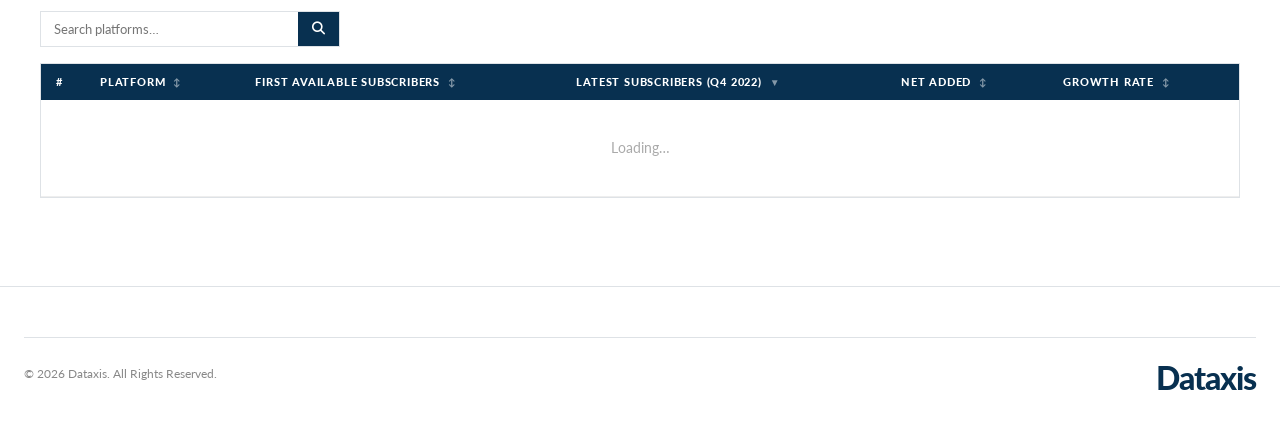
==== commit a783d3bc: "svod" ====
--- a/frontend/index.html
+++ b/frontend/index.html
@@ -1,4 +1,3 @@
-
 <!DOCTYPE html>
 <html lang="en">
 <head>
@@ -93,7 +92,7 @@
       <p>A structured intelligence brief on the subscription video-on-demand market in the United States, tracking subscriber evolution across 131 platforms from Q1 2021 to Q4 2022.</p>
     </div>
     <div class="rpt-right">
-      <div style="font-size:10px;opacity:.55;text-transform:uppercase;letter-spacing:1.5px;margin-bottom:6px;">Done by</div>
+      <div style="font-size:10px;opacity:.55;letter-spacing:1.5px;margin-bottom:6px;">Done by</div>
       <div class="rpt-brand">Winebald</div>
       <!-- <div style="font-size:11px;opacity:.5;margin-top:4px;">dataxis.com</div> -->
       <!-- <div class="rpt-src">Dataxis</div> -->
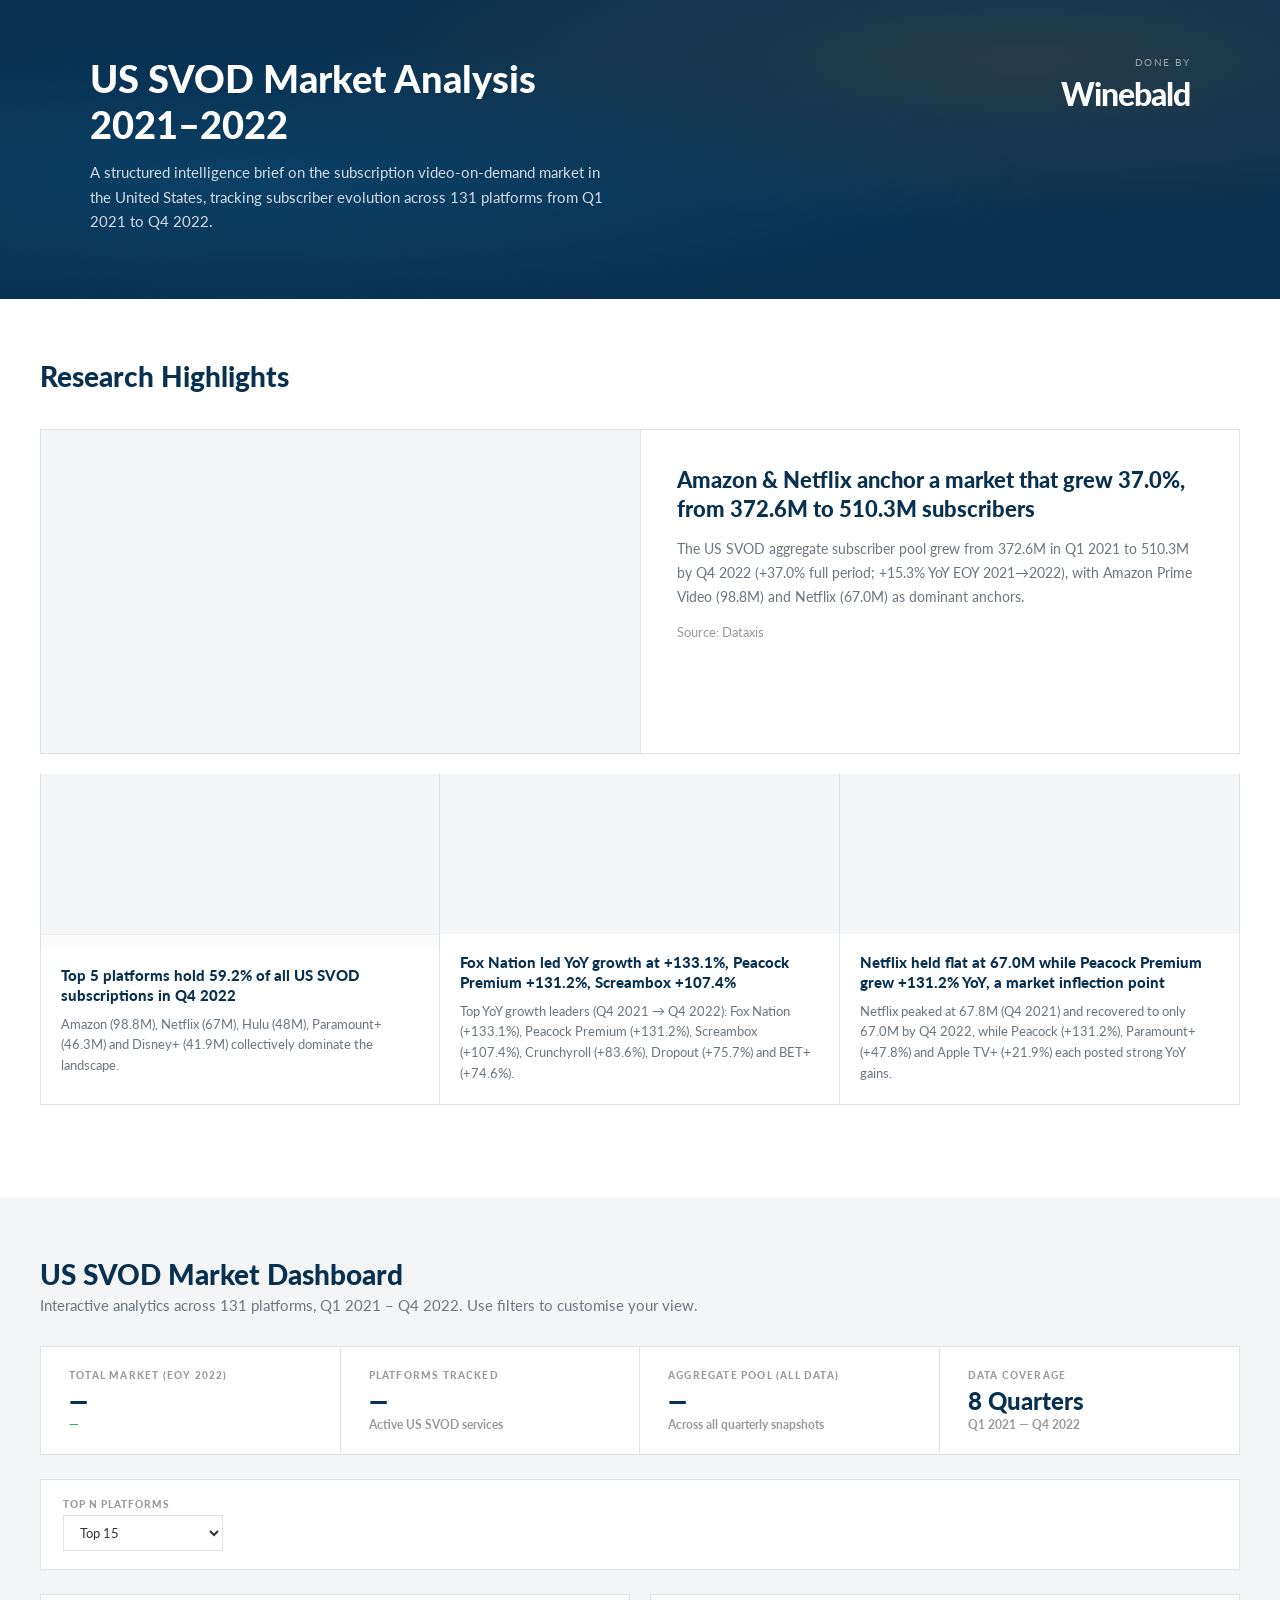
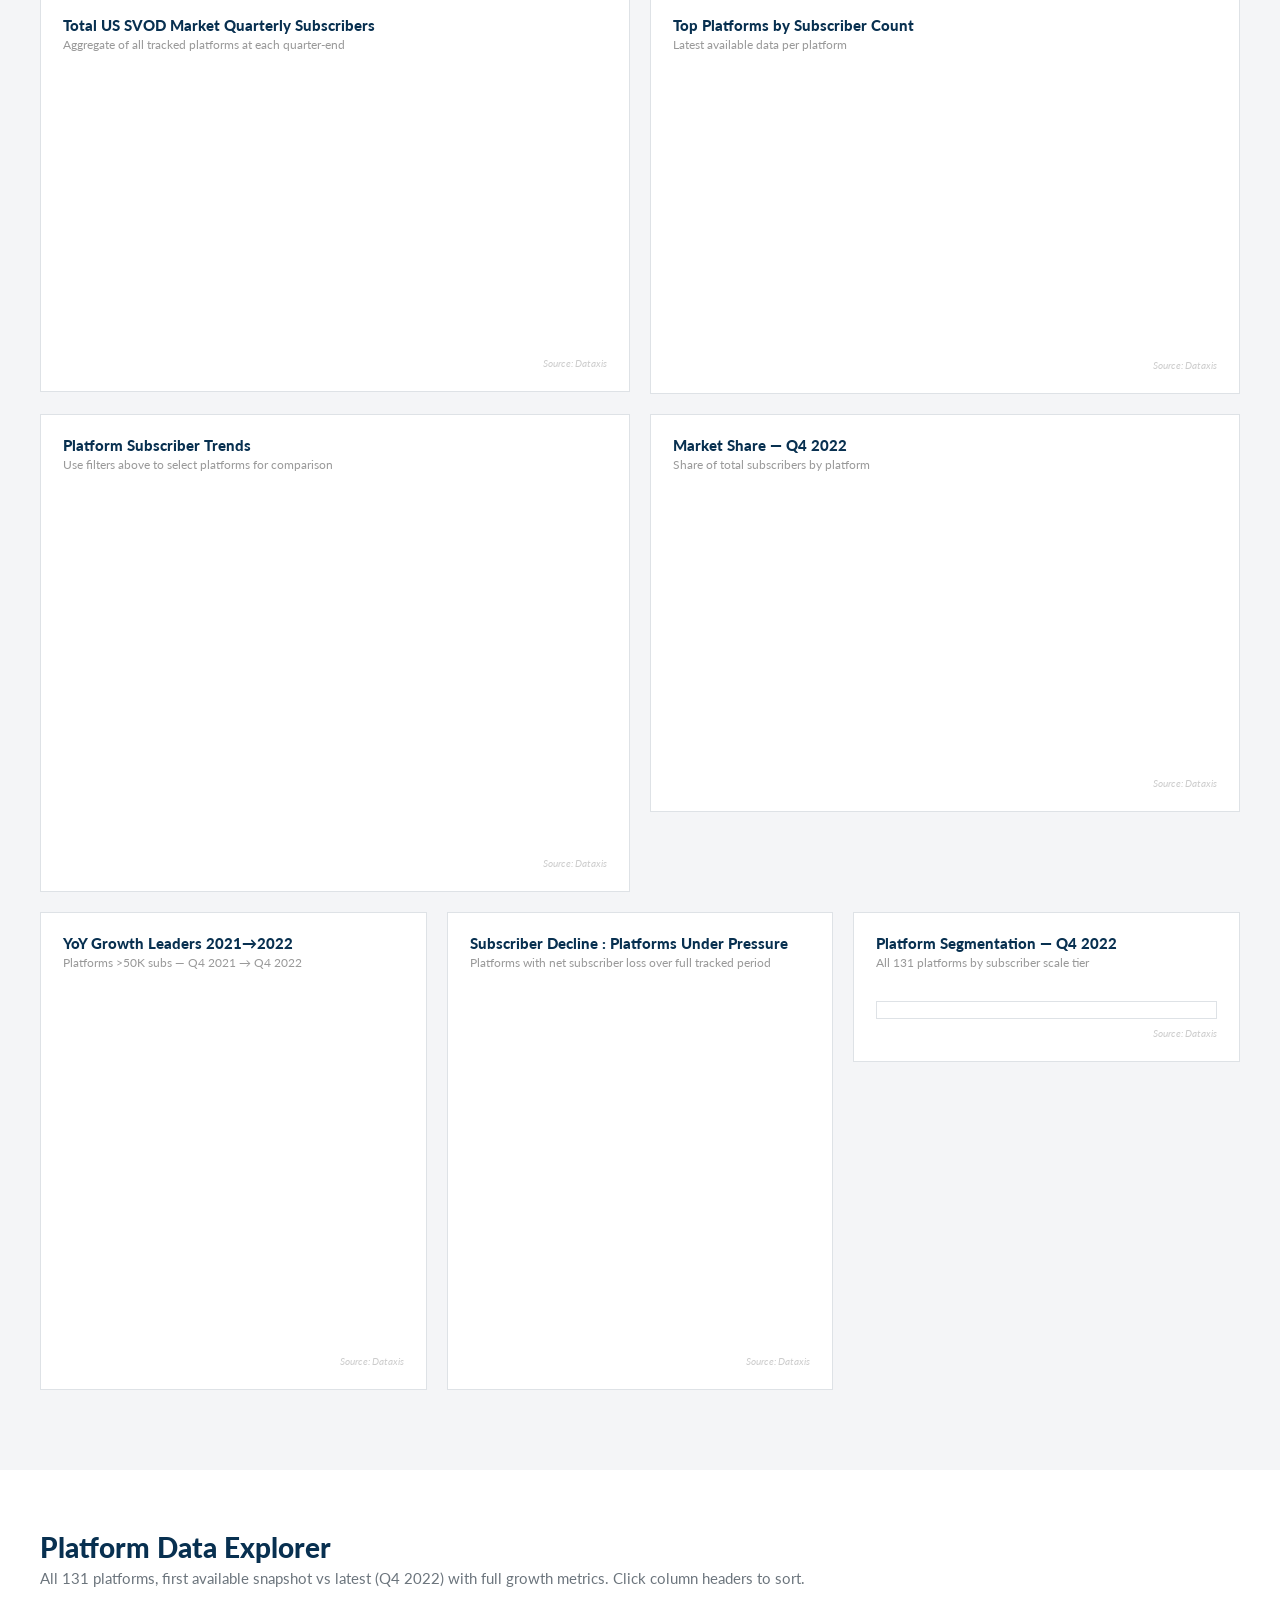
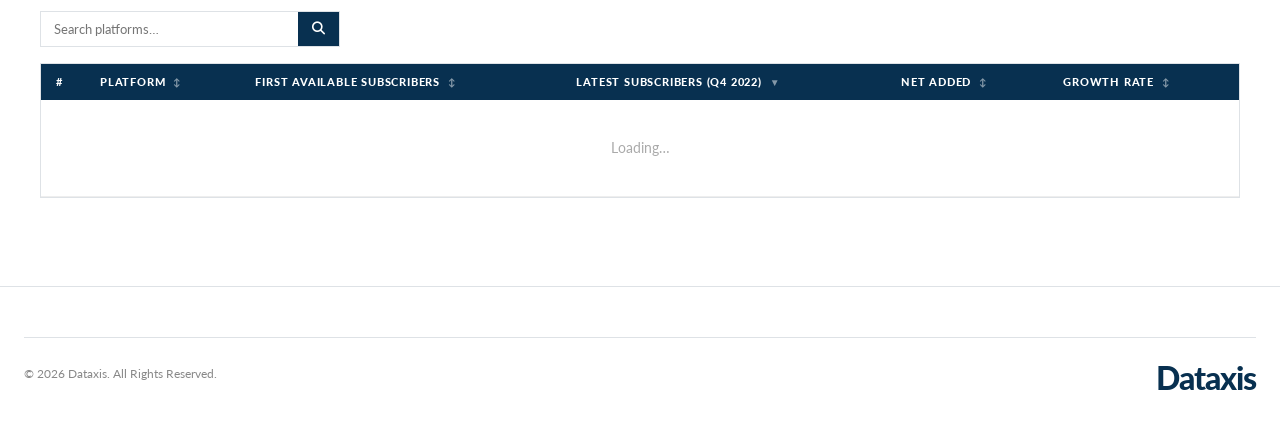
==== commit d91bba0f: "svod" ====
--- a/frontend/index.html
+++ b/frontend/index.html
@@ -92,7 +92,7 @@
       <p>A structured intelligence brief on the subscription video-on-demand market in the United States, tracking subscriber evolution across 131 platforms from Q1 2021 to Q4 2022.</p>
     </div>
     <div class="rpt-right">
-      <div style="font-size:10px;opacity:.55;letter-spacing:1.5px;margin-bottom:6px;">Done by</div>
+      <div style="font-size:10px;opacity:.55;text-transform:uppercase;letter-spacing:1.5px;margin-bottom:6px;">Done by</div>
       <div class="rpt-brand">Winebald</div>
       <!-- <div style="font-size:11px;opacity:.5;margin-top:4px;">dataxis.com</div> -->
       <!-- <div class="rpt-src">Dataxis</div> -->
